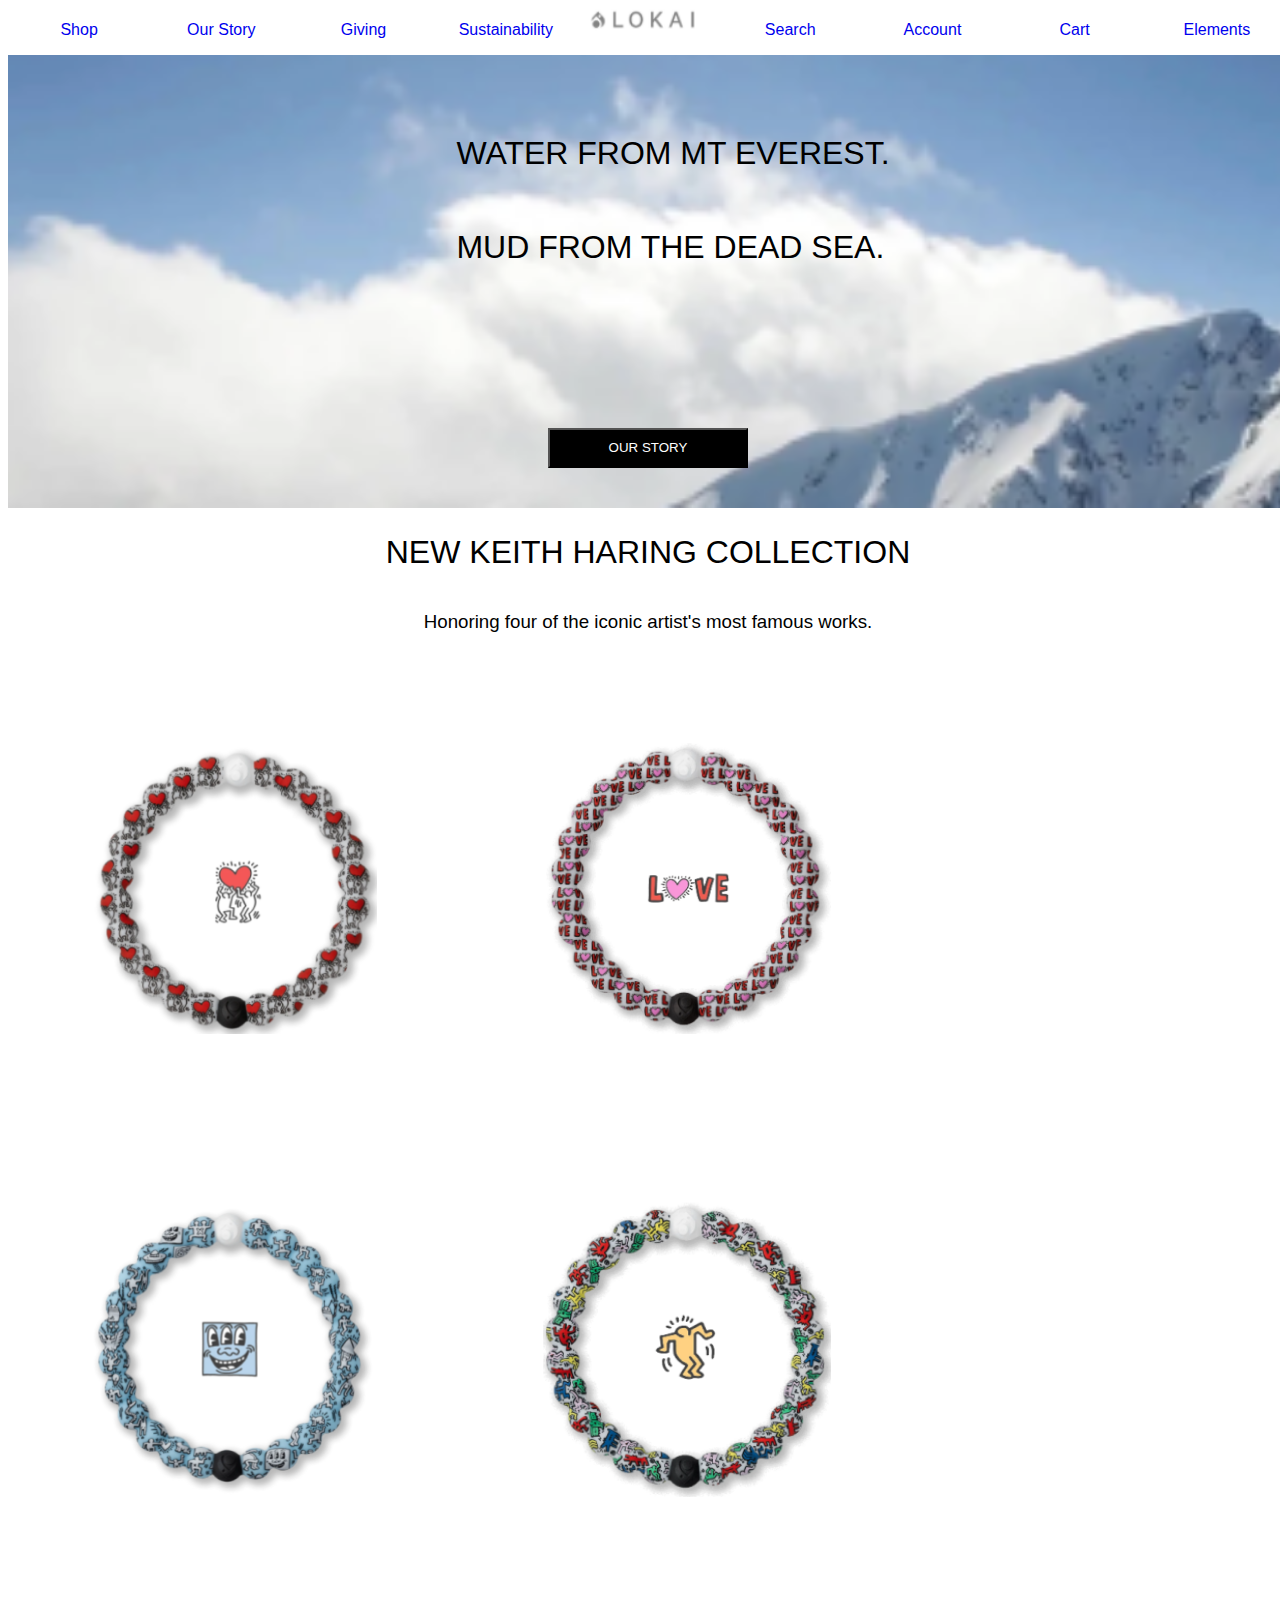
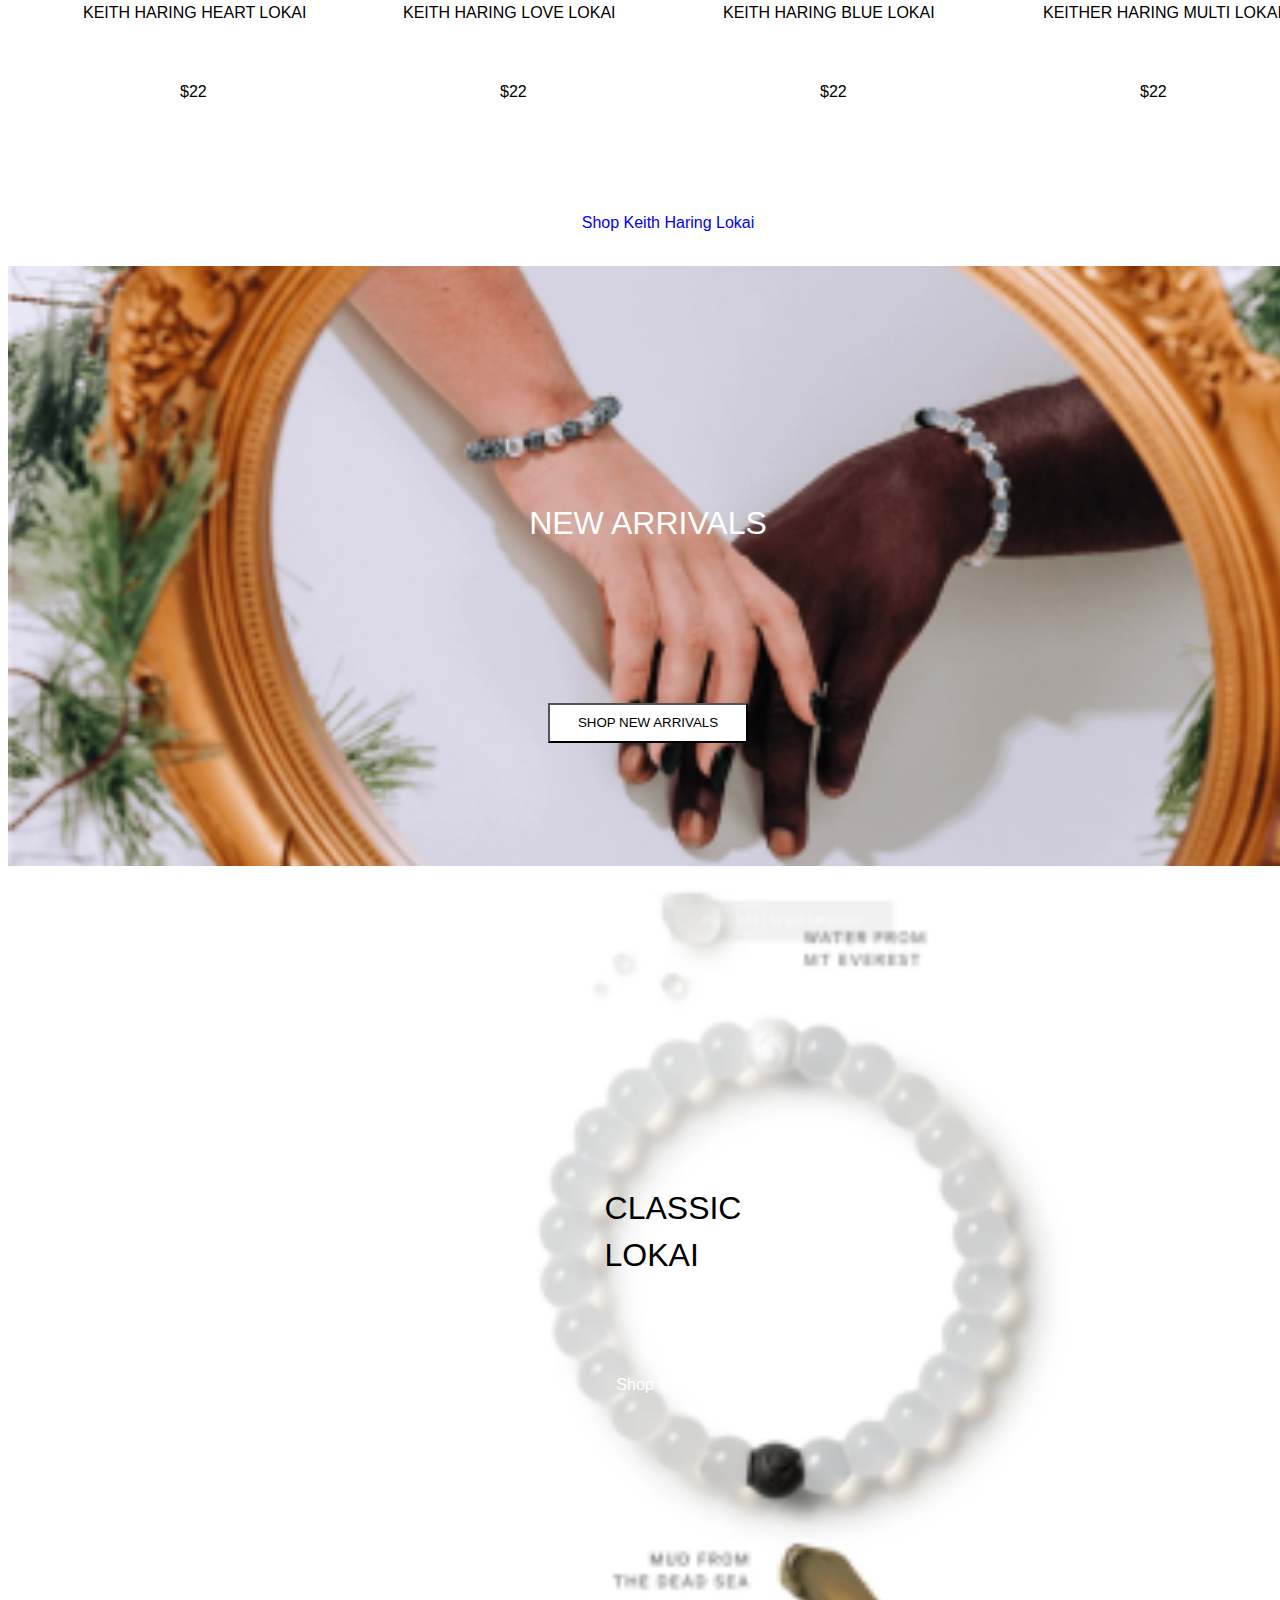
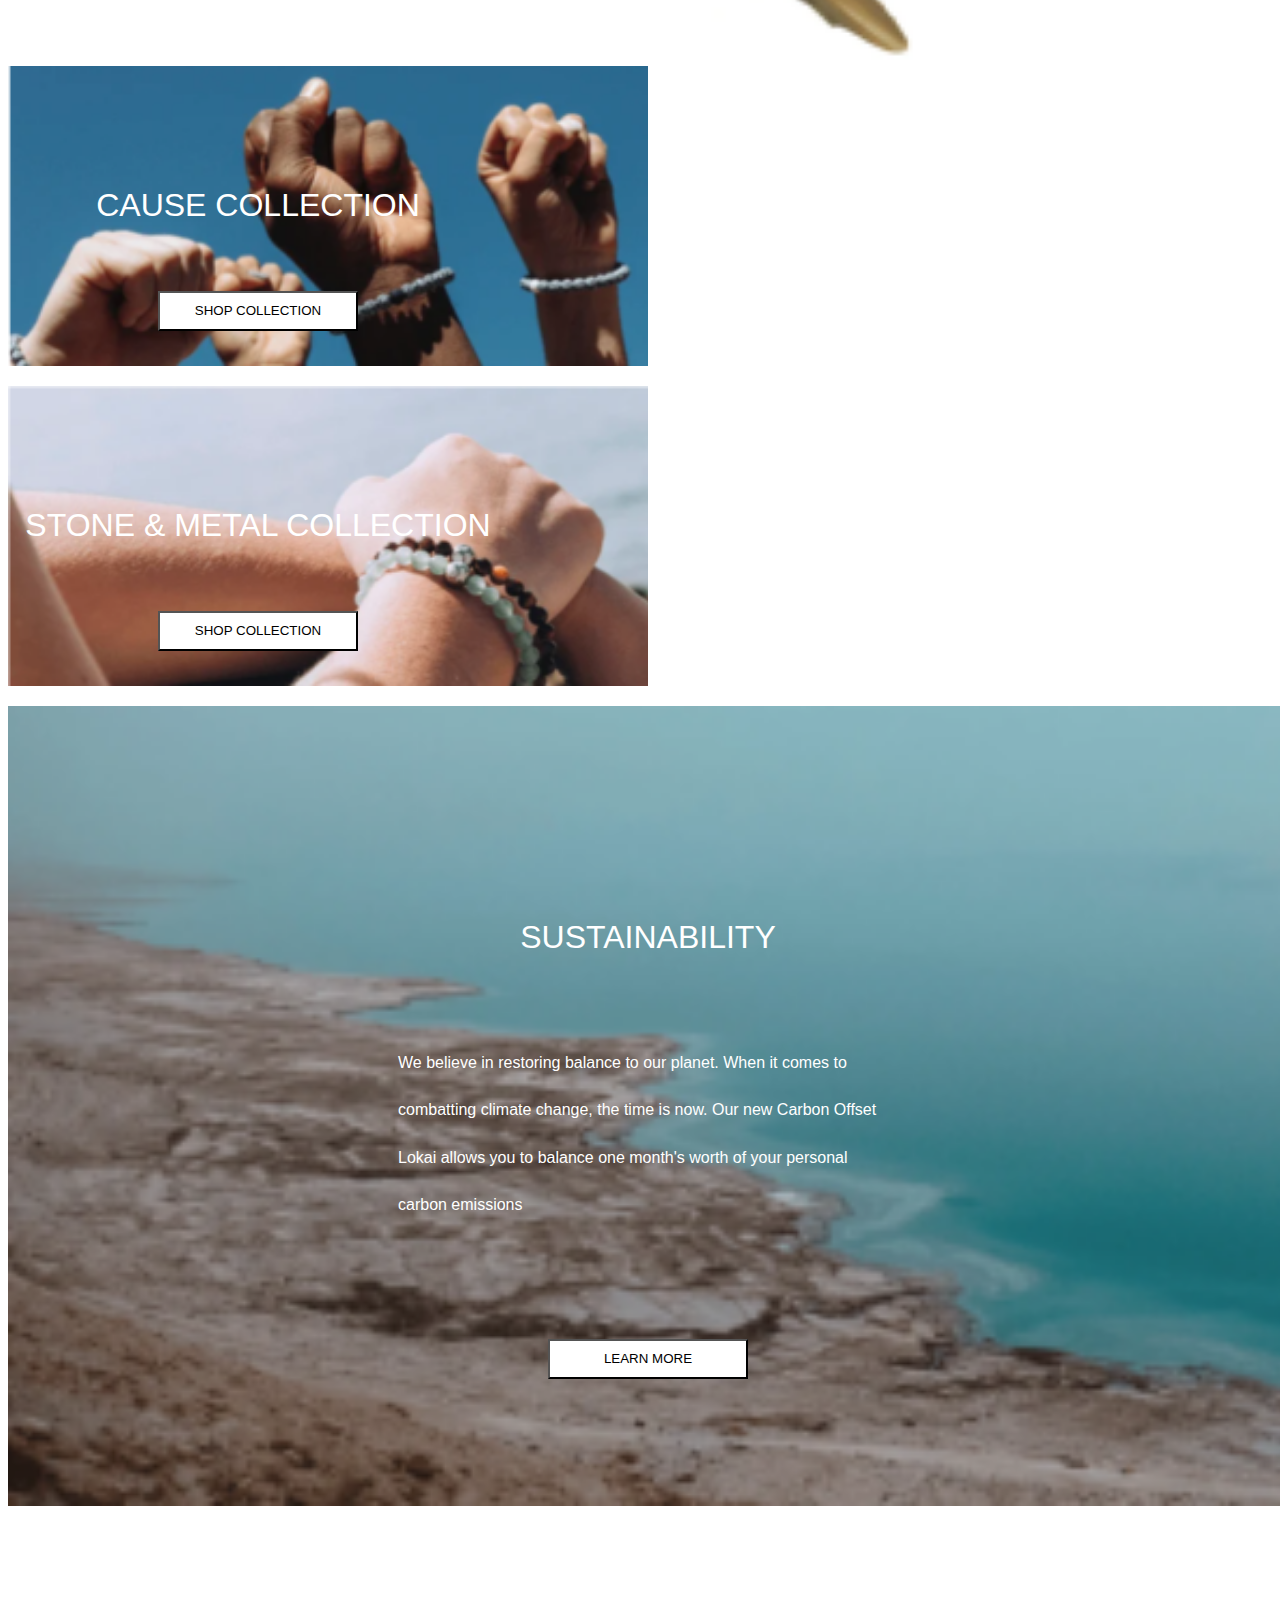
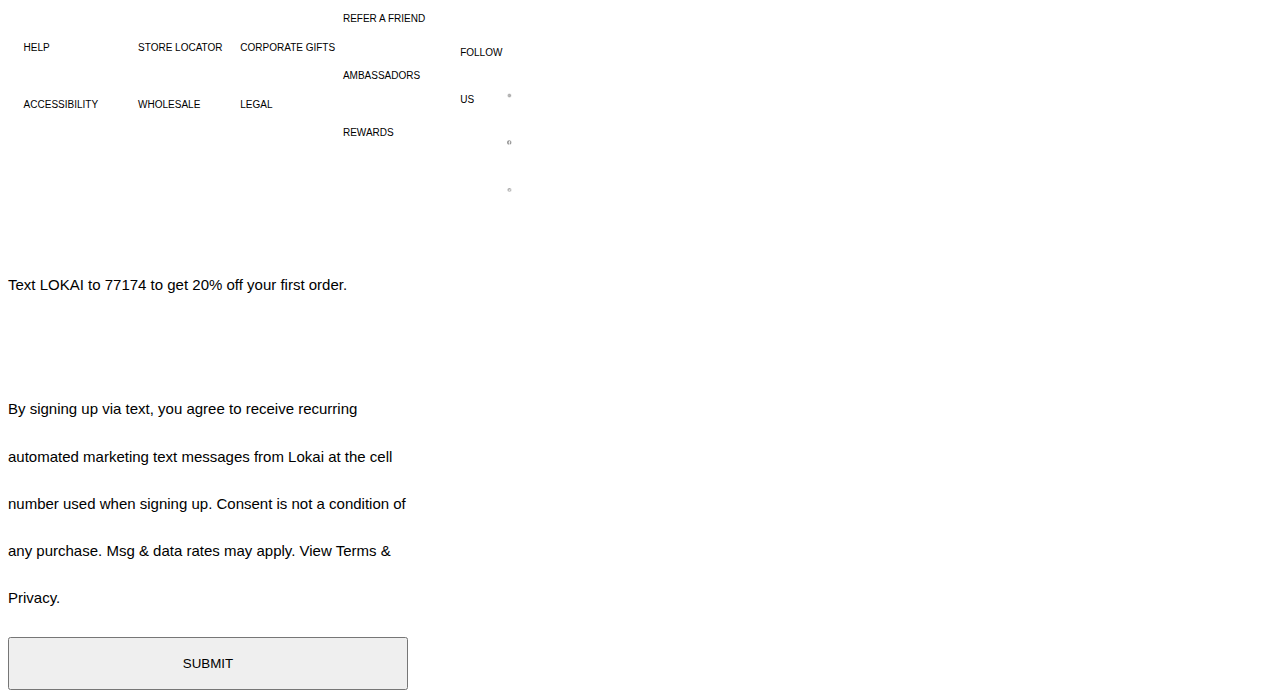
==== CodeMers/index.html @ a9a61e59 "Add files via upload" ====
<!DOCTYPE html>
<html>
  <head>
    <meta charset="utf-8">
    <meta name="viewport" content="width=device-width">
    <title>LOKAI</title>
    <link href="style.css" rel="stylesheet" type="text/css" />
  </head>
  <body>
    <div class="container">
      <div class="scroll">
        <a href="https://lokai.com/collections/shop-all">Shop</a>
        <a href="https://lokai.com/pages/our-story">Our Story</a>
        <a href="https://lokai.com/pages/circle">Giving</a>
        <a href="https://lokai.com/pages/carbon-offset">Sustainability</a>
        <img src="lokai/images/LOKAI/logo.png" style="opacity: 50%;">
        <a href="https://lokai.com/collections/shop-all">Search</a>
        <a href="https://lokai.com/account/login?return_url=%2Faccount">Account</a>
        <a href="https://lokai.com/collections/shop-all">Cart</a>
        <a href="https://elementsdrinks.com/pages/elements-by-lokai" id="element">Elements</a>
      </div>

      <div class="row1">
        <div id="storyB">
          <h1>WATER FROM MT EVEREST.<br><br> MUD FROM THE DEAD SEA.</h1>
          <br>
          <br>
          <button><a href="https://lokai.com/pages/our-story">OUR STORY</a></button>
        </div>  
      </div>

      <div class="row2">
        <h1>NEW KEITH HARING COLLECTION</h1>
        <h3>Honoring four of the iconic artist's most famous works.</h3>
        <button><img src="./lokai/images/LOKAI/brace1.png"></button>
        <button><img src="./lokai/images/LOKAI/brace2.png"></button>
        <button><img src="./lokai/images/LOKAI/brace3.png"></button>
        <button><img src="./lokai/images/LOKAI/brace4.png"></button>
        <br>
        <div id="ul">
          <p>KEITH HARING HEART LOKAI</p>
          <p>KEITH HARING LOVE LOKAI</p>
          <p>KEITH HARING BLUE LOKAI</p>
          <p>KEITHER HARING MULTI LOKAI</p>
        </div>
        <div id="price">
          <p>$22</p>
          <p>$22</p>
          <p>$22</p>
          <p>$22</p>
        </div>
        <br>        
        <a href="shopkeithharinglokai">Shop Keith Haring Lokai</a>

      </div>
      <div class="row3">
        <div id="storyC">
          <h1>NEW ARRIVALS</h1>
          <br>
          <br>
          <button><a href="https://lokai.com/pages/our-story">SHOP NEW ARRIVALS</a></button>
        </div>
      </div>

      <div class="row4">
        <div id="storyB">
          <h1>CLASSIC<br> LOKAI</h1>
          <a href="https://lokai.com/products/classic-bracelet">Shop Classic</a>
        </div>                
      </div>

      <div class="row5">
        <div id="storyD">
          <h1>CAUSE COLLECTION</h1>
          <button>SHOP COLLECTION</button>
        </div>
      </div>

      <div class="row6">
        <div id="storyD">
          <h1>STONE & METAL COLLECTION</h1>
          <button>SHOP COLLECTION</button>
        </div>
      </div>

      <div class="row7">
        <div id="storyD">
          <h1>SUSTAINABILITY</h1>
          <p>We believe in restoring balance to our planet. When it comes to combatting climate change, the time is now. Our new Carbon Offset Lokai allows you to balance one month's worth of your personal carbon emissions</p>
          <br>
          <br>
          <button>LEARN MORE</button>
        </div>
      </div>

      <div class="footL">
        <div id="HL">
          <ul>HELP</ul>
          <ul>ACCESSIBILITY</ul>
        </div>

        <div id="CR">
          <ul>STORE LOCATOR</ul>
          <ul>WHOLESALE</ul>
        </div>

        <div id="FA">
          <ul>CORPORATE GIFTS</ul>
          <ul>LEGAL</ul>
        </div>

        <div id="WL">
          <ul>REFER A FRIEND</ul>
          <ul>AMBASSADORS</ul>
          <ul>REWARDS</ul>
        </div>

        <div id="Follow">
          <ul>FOLLOW US</ul>
          <div id="icons">
            <img src="lokai\images\LOKAI\insta.png">
            <img src="lokai\images\LOKAI\fb.png">
            <img src="lokai\images\LOKAI\twit.png">
          </div>
        </div>
      </div>  
        
      <div class="footR">
        <p>Text LOKAI to 77174 to get 20% off your first order.</p>
        <br>
        <p>By signing up via text, you agree to receive recurring automated marketing text messages from Lokai at the cell number used when signing up. Consent is not a condition of any purchase. Msg & data rates may apply. View Terms & Privacy.</p>
        <button class="submit">SUBMIT</button>
      </div>
    </div>
  </body>
</html>
---- CodeMers/style.css ----
* {
  height: auto;
  width: 100%;
  resize: both;
  font-family: "Calibre", Helvetica, Arial, Sans-Serif;
  font-weight: normal;
  line-height: 1.25cm;
  justify-content: center;
  align-items: center;
  text-decoration-line: none;
  /* margin: 0 auto;
  outline: solid black 1px; */
}

/* @@@@@@@@@@TOP SCROLL BAR@@@@@@@@@@@@@@@@@@@@@@@@@@@@@@@@@@@@@@@@ */

.scroll {
  display: flex;
  justify-content: center;
  position: fixed;
  top: 0;
  height: 40px;
  width: 100%;
  font-style: normal;
  background-color: white;
  justify-content: space-around;
  align-items: center;
  padding-bottom: 15px;
}

.scroll a {
  padding-top: 20px;
  display: flex;
  justify-content: center;
}

/* 11111111111111     TOP IMAGE & STORY       111111111111111111111111111111111111111 */

.row1 {
  display: flex;
  justify-content: center;
  align-items: center;
  height: 500px;
  width: auto;
  background-image: url("./lokai/images/LOKAI/mount.png");
  background-repeat: no-repeat;
  background-size: cover;
}

#storyB h1 {
  padding-top: 60px;
  padding-bottom: 40px;
  display: flex;
  justify-content: center;
}

#storyB {
  height: 300px;
  width: 550px;
  display: flex;
  align-items: center;
  flex-direction: column;
  /* justify-content: ; */
}

#storyB button {
  display: flex;
  justify-content: center;
  align-items: center;
  height: 40px;
  width: 200px;
  background-color: black;
  color: white;
}

#storyB a {
  color: white;
}

#storyB a:hover {
  color: black;
}

#storyB button:hover {
  display: flex;
  justify-content: center;
  align-items: center;
  height: 40px;
  width: 200px;
  background-color: white;
  color: black;
}

/* 2222222222222222222222222   NEW KEITH HARING COLLECTION   2222222222222222222222222222222222222 */

.row2 h1 {
  display: flex;
  justify-content: center;
}

.row2 h3 {
  display: flex;
  justify-content: center;
}

.row2 button {
  height: auto;
  width: 300px;
  display: inline-flex;
  justify-content: space-around;
  flex-direction: row;
  margin: 75px;
  border: none;
  background-color: white;
}

.row2 button:hover {
  transform: perspective(300px) translateZ(60px);
}

#ul {
  display: flex;
  justify-content: center;
  align-items: center;
  padding-left: 75px;
}

#price {
  display: flex;
  justify-content: center;
  align-items: center;
  padding-left: 172px;
}

.row2 a {
  display: flex;
  justify-content: center;
  align-items: center;
  padding: 20px;
}

#storyC {
  height: 300px;
  width: 550px;
  display: flex;
  align-items: center;
  flex-direction: column;
}

#storyC button {
  display: flex;
  justify-content: center;
  align-items: center;
  height: 40px;
  width: 200px;
  background-color: white;
  color: black;
}

#storyC button:hover {
  display: flex;
  justify-content: center;
  align-items: center;
  height: 40px;
  width: 200px;
  background-color: black;
  color: white;
}

/* 333333333333333333333            NEW ARRIVALS      3333333333333333333333333333333333333 */

.row3 {
  display: flex;
  justify-content: center;
  align-items: center;
  height: 600px;
  width: auto;
  background-image: url("./lokai/images/LOKAI/hands.png");
  background-repeat: no-repeat;
  background-size: cover;
}

.row3 a {
  display: flex;
  justify-content: center;
  padding: 20px;
}

#storyC h1 {
  padding-top: 90px;
  padding-bottom: 40px;
  display: flex;
  justify-content: center;
}

#storyC {
  height: 300px;
  width: 550px;
  display: flex;
  align-items: center;
  flex-direction: column;
  color: white;
}

#storyC button {
  display: flex;
  justify-content: center;
  align-items: center;
  height: 40px;
  width: 200px;
  background-color: white;
  color: black;
}

#storyC a {
  color: black;
}

#storyC a:hover {
  color: blue;
}

#storyC a:hover {
  display: flex;
  justify-content: center;
  align-items: center;
  height: 40px;
  width: 200px;
  background-color: black;
  color: white;
}

/* 44444444444444444444         CLASSIC LOKAI        4444444444444444444444444 */

.row4 {
  display: flex;
  flex-direction: column;
  justify-content: center;
  align-items: center;
  height: 800px;
  width: auto;
  background-image: url("./lokai/images/LOKAI/bracbckg.png");
  background-repeat: no-repeat;
  background-size: cover;
}

.row4 a {
  display: flex;
  justify-content: center;
  align-items: center;
  padding: 20px;
  margin-left: 30px;
}

#storyB h1 {
  margin-left: 50px;
  padding-top: 60px;
  padding-bottom: 40px;
  display: flex;
  justify-content: center;
}

#storyB a {
  color: white;
}

#storyB a:hover {
  color: black;
}

/* 555555555555555555555555            CAUSE COLLECTION          5555555555555555555555555555555 */

.row5 {
  flex-direction: row;
  width: 50%;
  height: 300px;
  background-image: url("./lokai/images/LOKAI/handsup.png");
  background-size: cover;
  background-repeat: no-repeat;
  margin-bottom: 20px;
  text-align: center;
}

.row5 a {
  display: flex;
  justify-content: center;
  padding: 20px;
}

#storyD h1 {
  padding-top: 60px;
  padding-bottom: 40px;
  display: flex;
  justify-content: center;
}

#storyD {
  height: 300px;
  width: 400px;
  display: flex;
  align-items: center;
  flex-direction: column;
  color: white;
}

#storyD button {
  display: flex;
  justify-content: center;
  align-items: center;
  height: 40px;
  width: 200px;
  background-color: white;
  color: black;
}

#storyD button:hover {
  display: flex;
  justify-content: center;
  align-items: center;
  height: 40px;
  width: 200px;
  background-color: black;
  color: white;
}

/* 66666666666666666666          STONE AND METAL COLLECTION         66666666666666666 */

.row6 {
  flex-direction: row;
  width: 50%;
  background-image: url("./lokai/images/LOKAI/onefist.png");
  height: 300px;
  background-size: cover;
  background-repeat: no-repeat;
  margin-bottom: 20px;
  text-align: center;
}

.row6 a {
  display: flex;
  justify-content: center;
  padding: 20px;
}

#storyD h1 {
  padding-top: 60px;
  padding-bottom: 40px;
  display: flex;
  justify-content: center;
}

#storyD {
  height: 300px;
  width: 500px;
  display: flex;
  align-items: center;
  flex-direction: column;
  color: white;
}

#storyD button {
  display: flex;
  justify-content: center;
  align-items: center;
  height: 40px;
  width: 200px;
  background-color: white;
  color: black;
}

#storyD button:hover {
  display: flex;
  justify-content: center;
  align-items: center;
  height: 40px;
  width: 200px;
  background-color: black;
  color: white;
}

/* 7777777777777777777777777         SUSTAINABILITY          77777777777777777777777777777 */

.row7 {
  display: flex;
  flex-direction: column;
  justify-content: center;
  align-items: center;
  height: 800px;
  width: auto;
  background-image: url("./lokai/images/LOKAI/ocean.png");
  background-repeat: no-repeat;
  background-size: cover;
}

.row7 a {
  display: flex;
  justify-content: center;
  padding: 20px;
}

#story h1 {
  padding-top: 60px;
  padding-bottom: 40px;
  display: flex;
  justify-content: center;
}

#storyD {
  height: 300px;
  width: 500px;
  display: flex;
  align-items: center;
  flex-direction: column;
  color: white;
}

#storyD button {
  display: flex;
  justify-content: center;
  align-items: center;
  height: 40px;
  width: 200px;
  background-color: white;
  color: black;
}

#storyD button:hover {
  display: flex;
  justify-content: center;
  align-items: center;
  height: 40px;
  width: 200px;
  background-color: black;
  color: white;
}

/* 88888888888888888888888888888888              FOOTER              8888888888888888888888888888888888 */

.footL {
  padding: 20px 40px;
  font-size: 10px;
  width: 400px;
  height: 300px;
  flex-direction: row;
  display: flex;
  justify-content: center;
  align-items: center;
}

#Follow {
  display: flex;
  justify-content: center;
  align-items: center;
}

#Follow #icons {
  height: 10px;
  width: 10px;
  flex-direction: row;
}

.footR {
  height: 300px;
  width: 400px;
  flex-direction: column;
  font-size: 15px;
  display: inline-block;
  justify-content: center;
  align-items: flex-end;
}
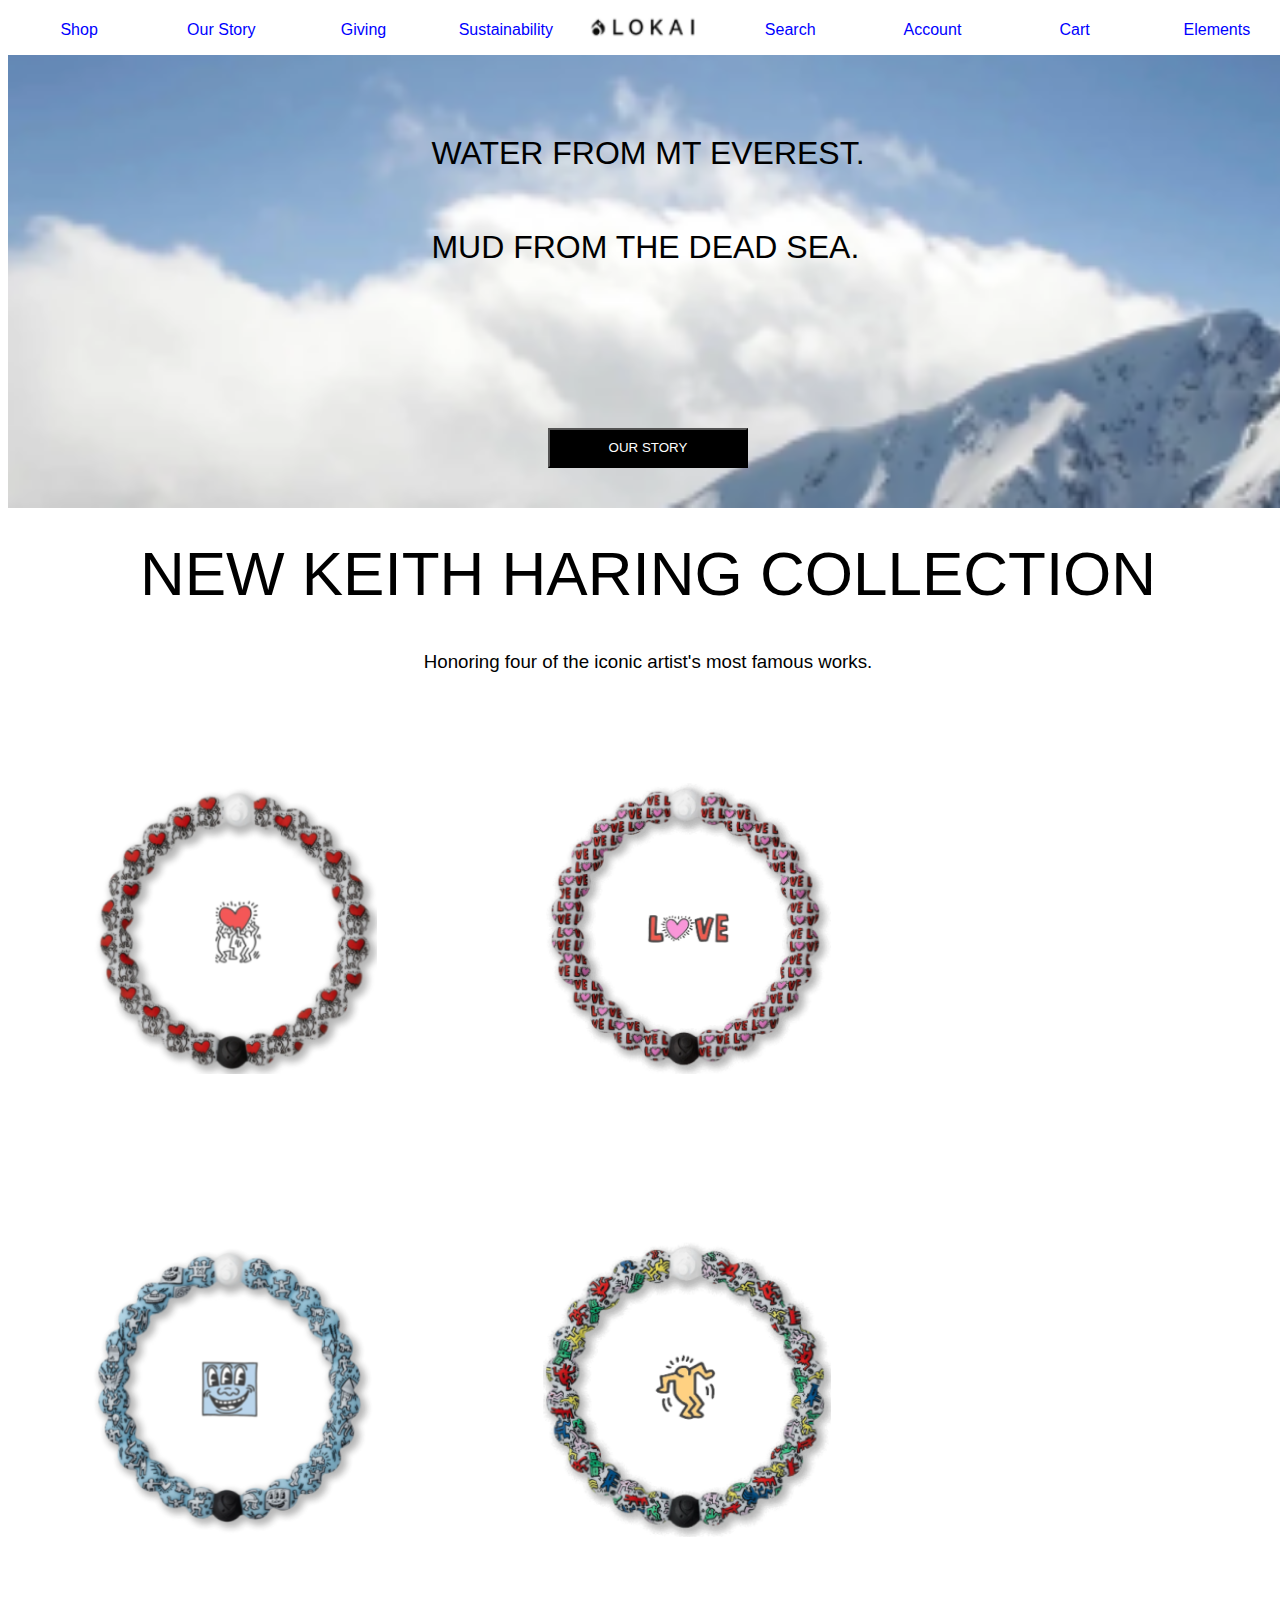
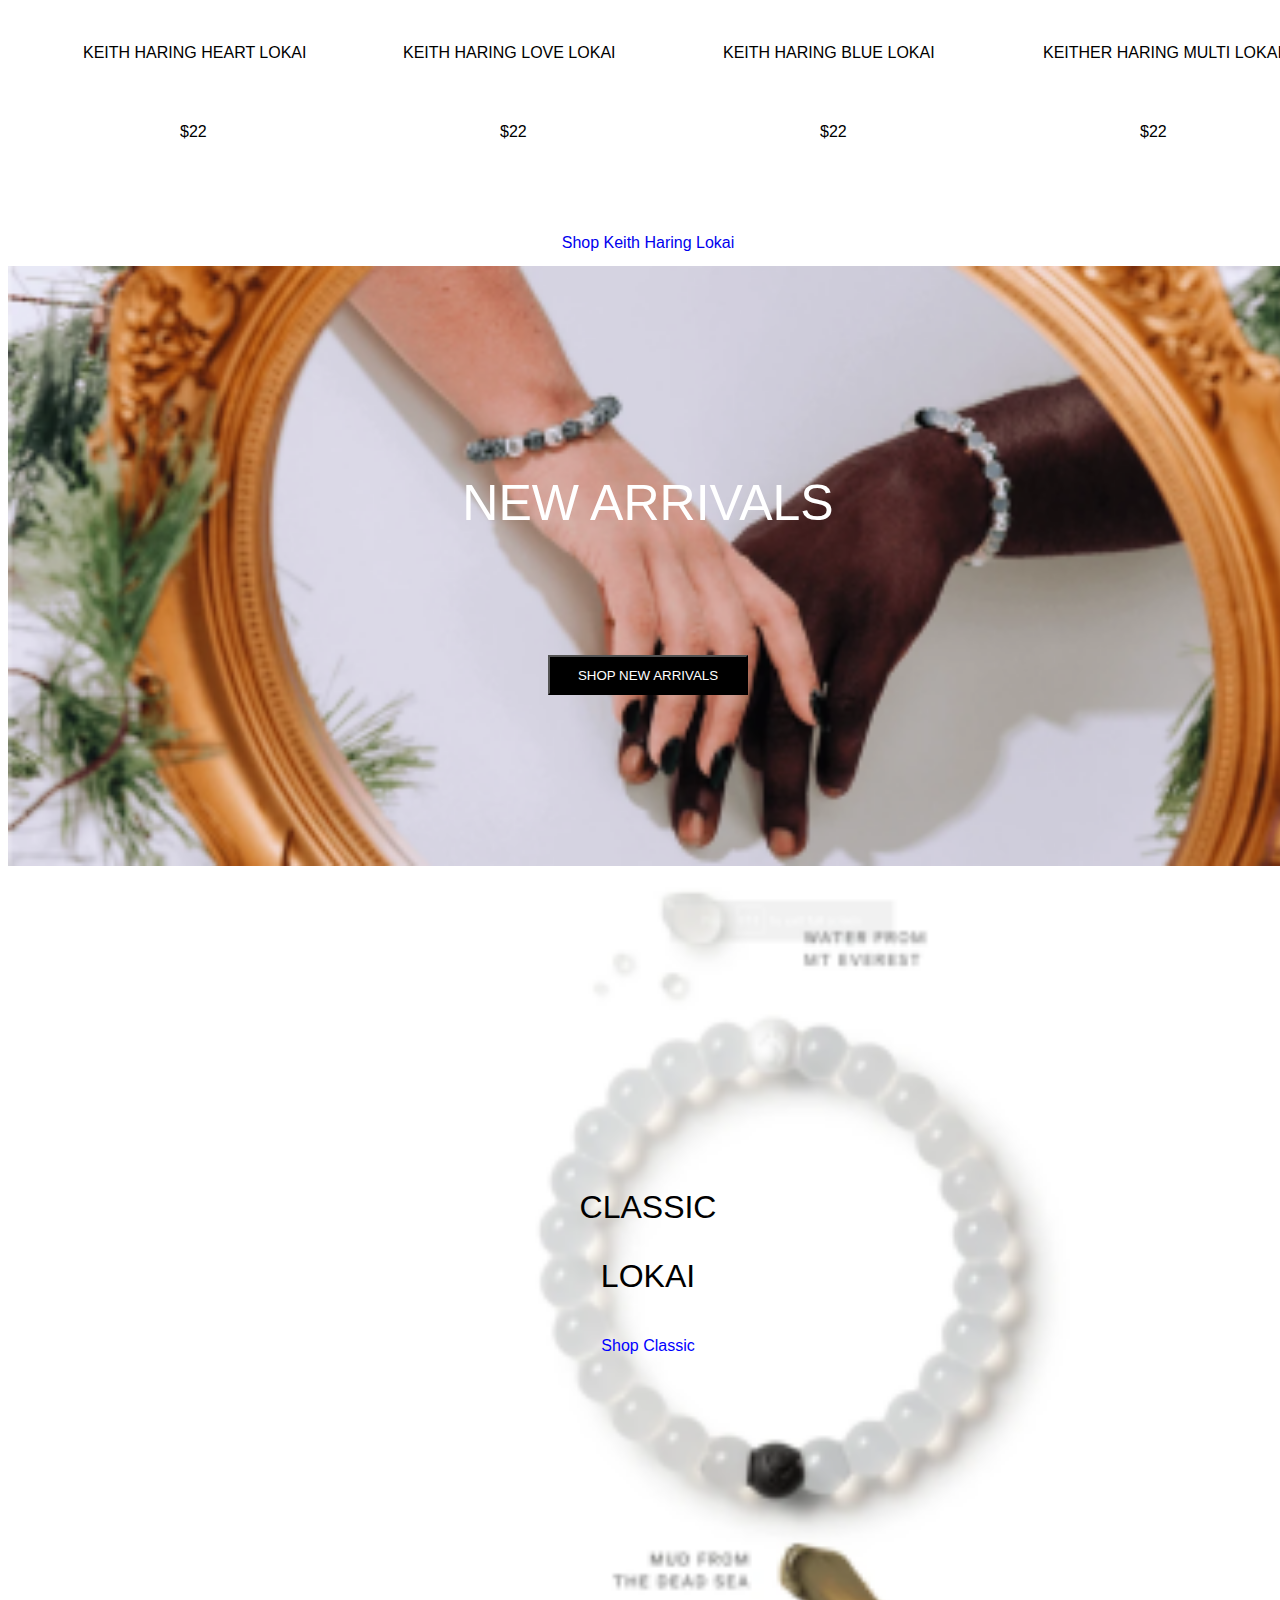
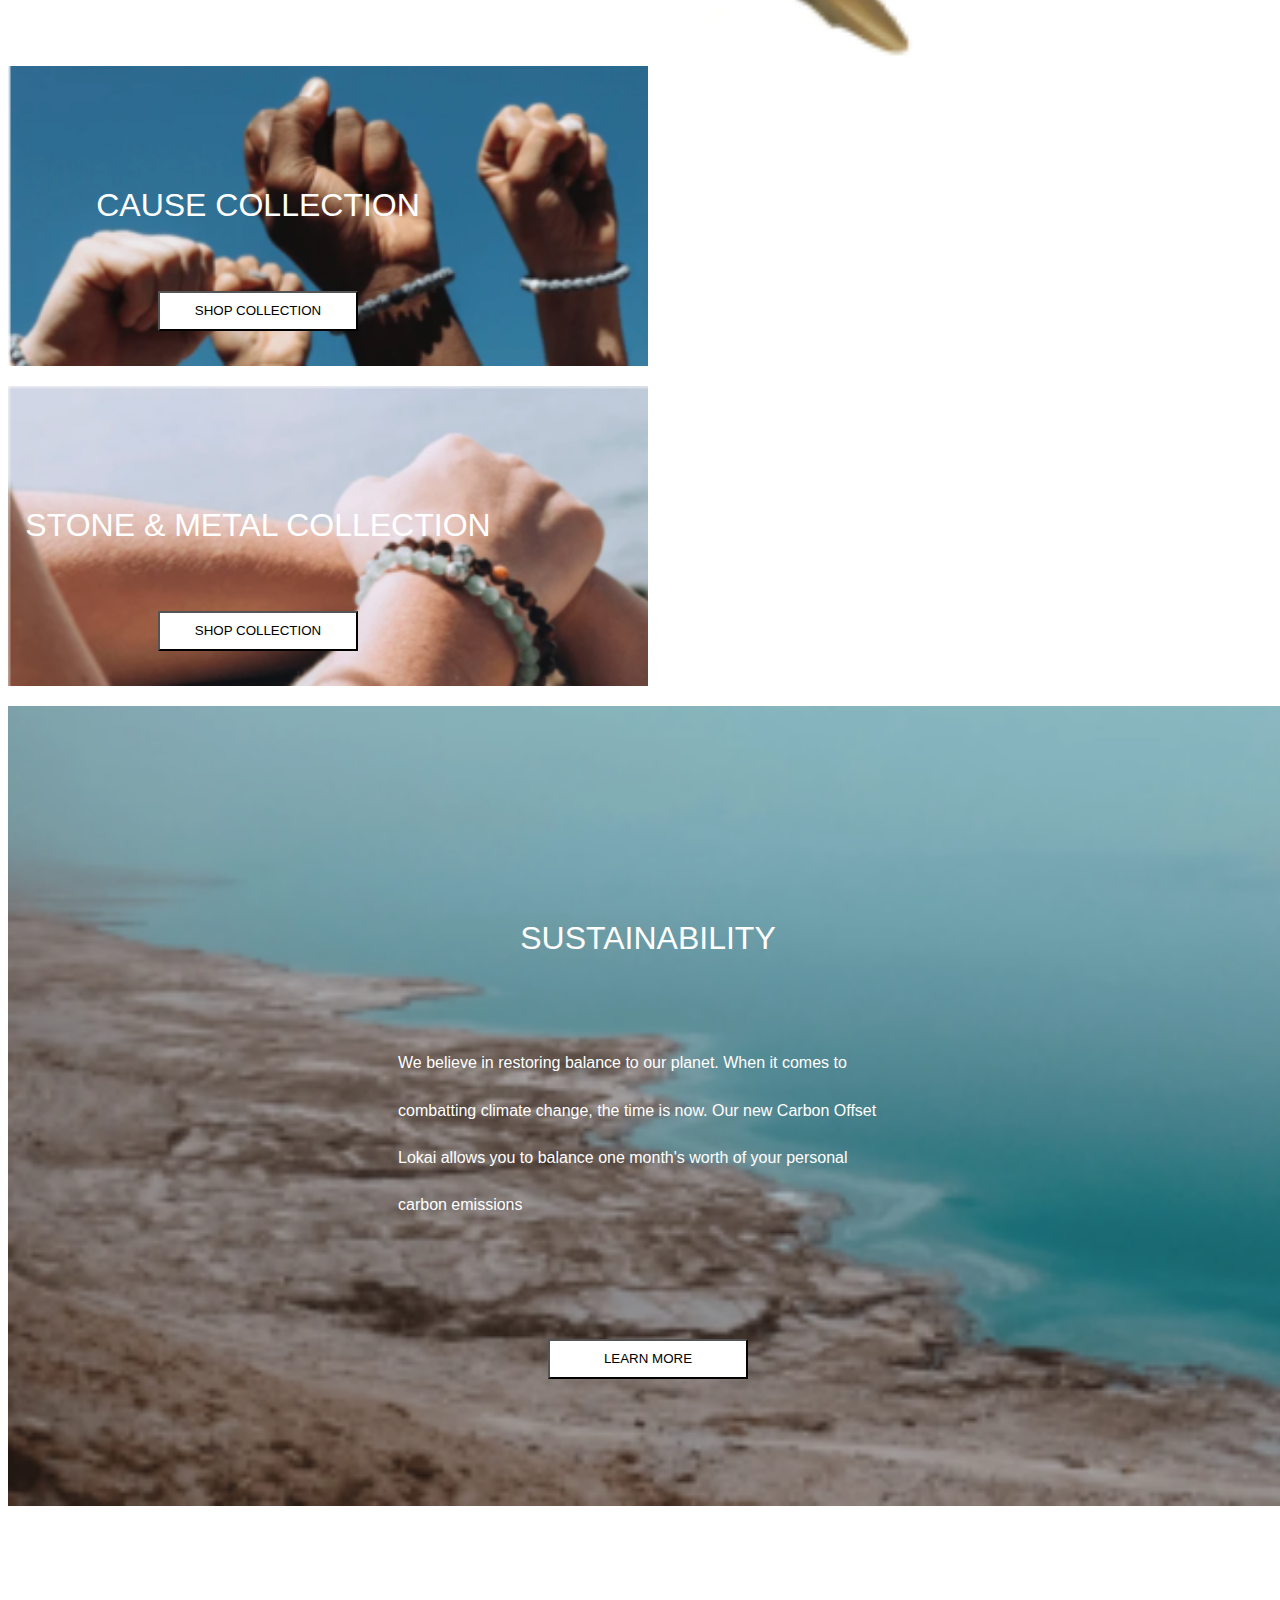
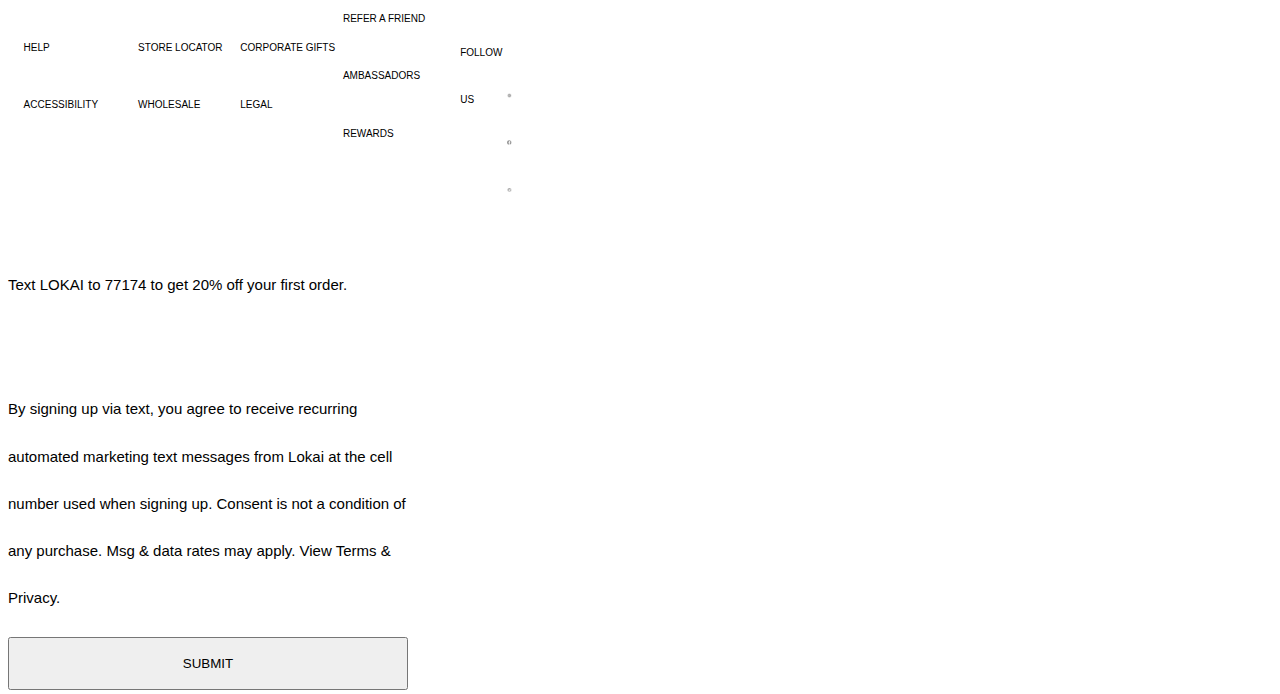
==== commit 5dc09c3c: "Newly Updated" ====
--- a/CodeMers/index.html
+++ b/CodeMers/index.html
@@ -14,7 +14,7 @@
         <a href="https://lokai.com/pages/our-story">Our Story</a>
         <a href="https://lokai.com/pages/circle">Giving</a>
         <a href="https://lokai.com/pages/carbon-offset">Sustainability</a>
-        <img src="lokai/images/LOKAI/logo.png" style="opacity: 50%;">
+        <img src="lokai/images/LOKAI/logo.png">
         <a href="https://lokai.com/collections/shop-all">Search</a>
         <a href="https://lokai.com/account/login?return_url=%2Faccount">Account</a>
         <a href="https://lokai.com/collections/shop-all">Cart</a>
@@ -55,7 +55,7 @@
 
       </div>
       <div class="row3">
-        <div id="storyC">
+        <div id="NA">
           <h1>NEW ARRIVALS</h1>
           <br>
           <br>
@@ -64,8 +64,9 @@
       </div>
 
       <div class="row4">
-        <div id="storyB">
-          <h1>CLASSIC<br> LOKAI</h1>
+        <div id="CL">
+          <h1>CLASSIC</h1>
+          <h1>LOKAI</h1>
           <a href="https://lokai.com/products/classic-bracelet">Shop Classic</a>
         </div>                
       </div>
--- a/CodeMers/style.css
+++ b/CodeMers/style.css
@@ -28,10 +28,22 @@
   padding-bottom: 15px;
 }
 
+.scroll img {
+  padding-top: 15px;
+}
+
 .scroll a {
   padding-top: 20px;
   display: flex;
   justify-content: center;
+}
+
+.scroll a {
+  color: blue;
+}
+
+.scroll a:hover {
+  color: black;
 }
 
 /* 11111111111111     TOP IMAGE & STORY       111111111111111111111111111111111111111 */
@@ -96,6 +108,7 @@
 .row2 h1 {
   display: flex;
   justify-content: center;
+  font-size: 62px;
 }
 
 .row2 h3 {
@@ -136,7 +149,7 @@
   display: flex;
   justify-content: center;
   align-items: center;
-  padding: 20px;
+  /* padding: 20px; */
 }
 
 #storyC {
@@ -186,14 +199,14 @@
   padding: 20px;
 }
 
-#storyC h1 {
-  padding-top: 90px;
-  padding-bottom: 40px;
-  display: flex;
-  justify-content: center;
-}
-
-#storyC {
+#NA h1 {
+  padding-top: 10px;
+  display: flex;
+  justify-content: center;
+  font-size: 50px;
+}
+
+#NA {
   height: 300px;
   width: 550px;
   display: flex;
@@ -202,32 +215,30 @@
   color: white;
 }
 
-#storyC button {
-  display: flex;
-  justify-content: center;
-  align-items: center;
-  height: 40px;
-  width: 200px;
-  background-color: white;
-  color: black;
-}
-
-#storyC a {
-  color: black;
-}
-
-#storyC a:hover {
-  color: blue;
-}
-
-#storyC a:hover {
-  display: flex;
-  justify-content: center;
-  align-items: center;
-  height: 40px;
-  width: 200px;
-  background-color: black;
-  color: white;
+#NA a {
+  color: white;
+}
+
+#NA a:hover {
+  color: black;
+}
+
+#NA button {
+  display: flex;
+  justify-content: center;
+  align-items: center;
+  height: 40px;
+  width: 200px;
+  background-color: black;
+  color: white;
+}
+
+#NA button:hover {
+  display: flex;
+  justify-content: center;
+  align-items: center;
+  background-color: white;
+  color: black;
 }
 
 /* 44444444444444444444         CLASSIC LOKAI        4444444444444444444444444 */
@@ -248,23 +259,19 @@
   display: flex;
   justify-content: center;
   align-items: center;
-  padding: 20px;
-  margin-left: 30px;
-}
-
-#storyB h1 {
-  margin-left: 50px;
-  padding-top: 60px;
-  padding-bottom: 40px;
-  display: flex;
-  justify-content: center;
-}
-
-#storyB a {
-  color: white;
-}
-
-#storyB a:hover {
+}
+
+#CL h1 {
+  display: flex;
+  justify-content: center;
+  align-items: center;
+}
+
+#CL a {
+  color: blue;
+}
+
+#CL a:hover {
   color: black;
 }
 
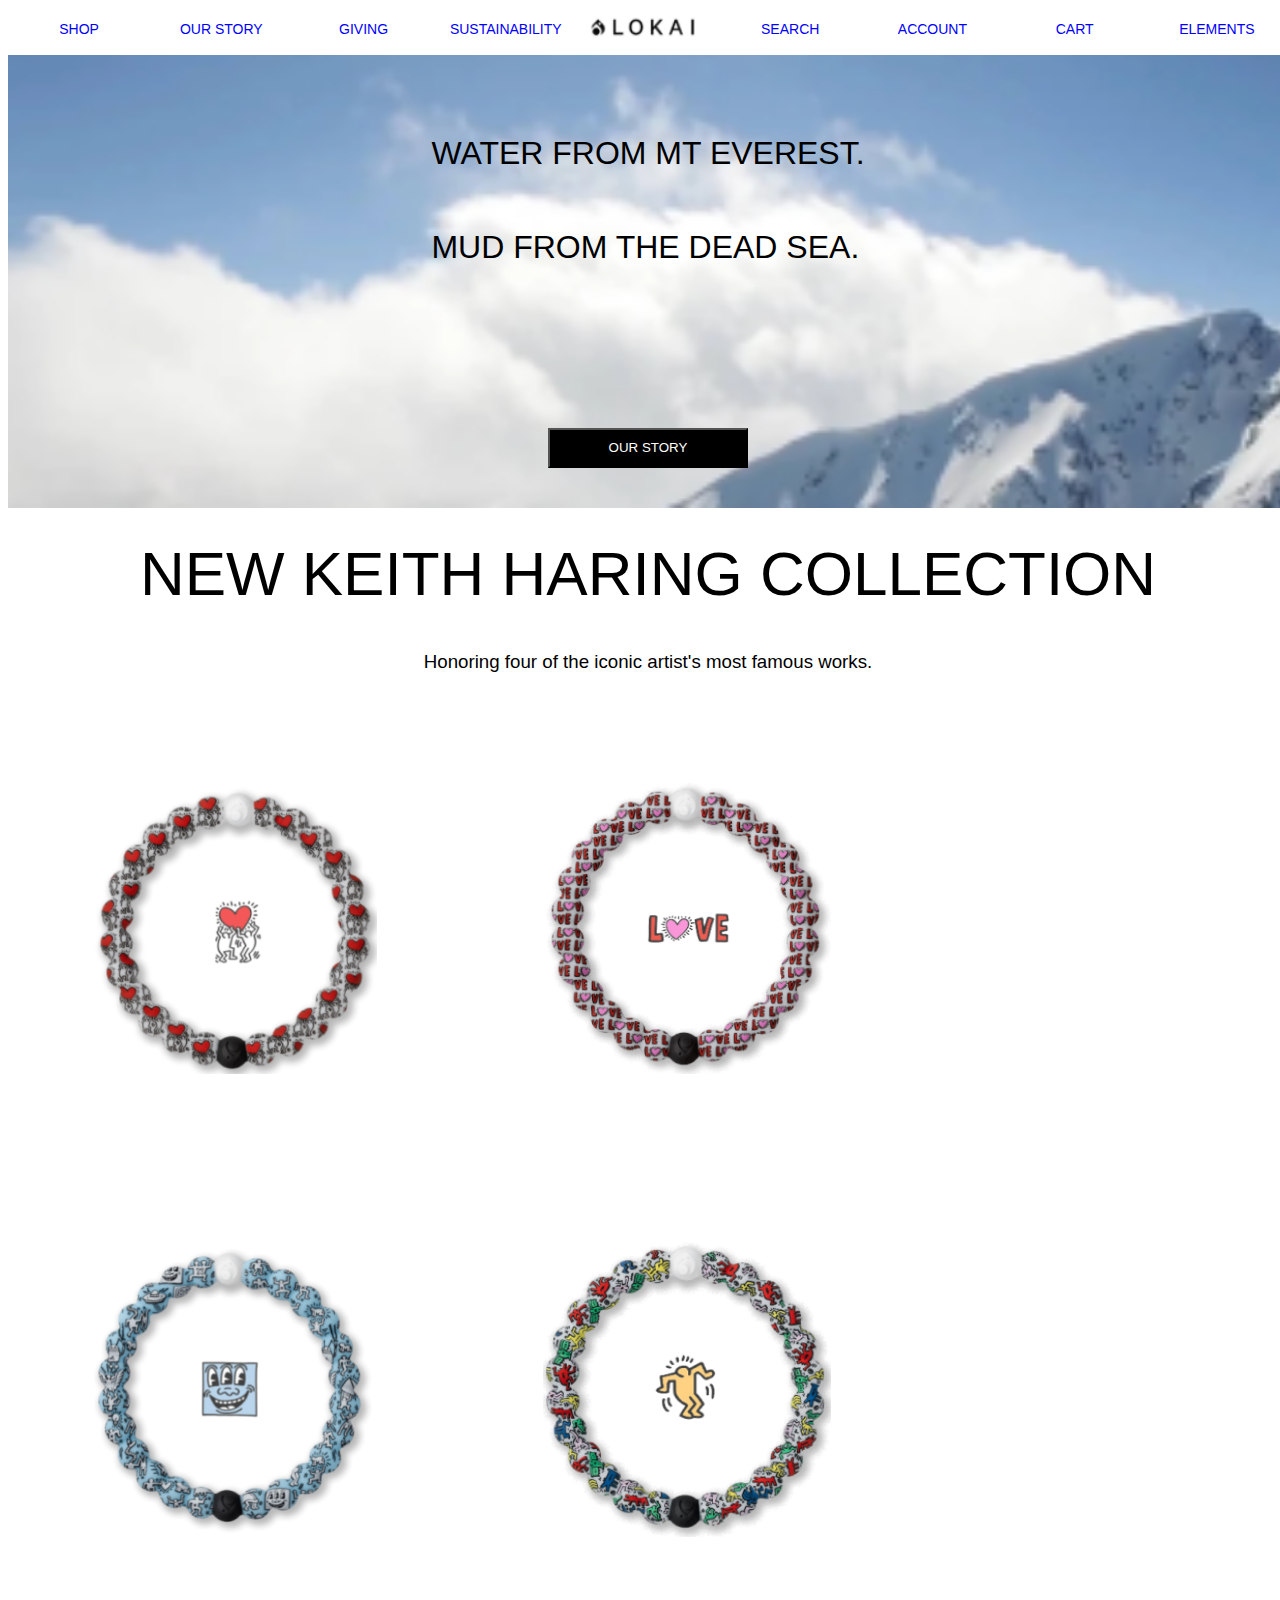
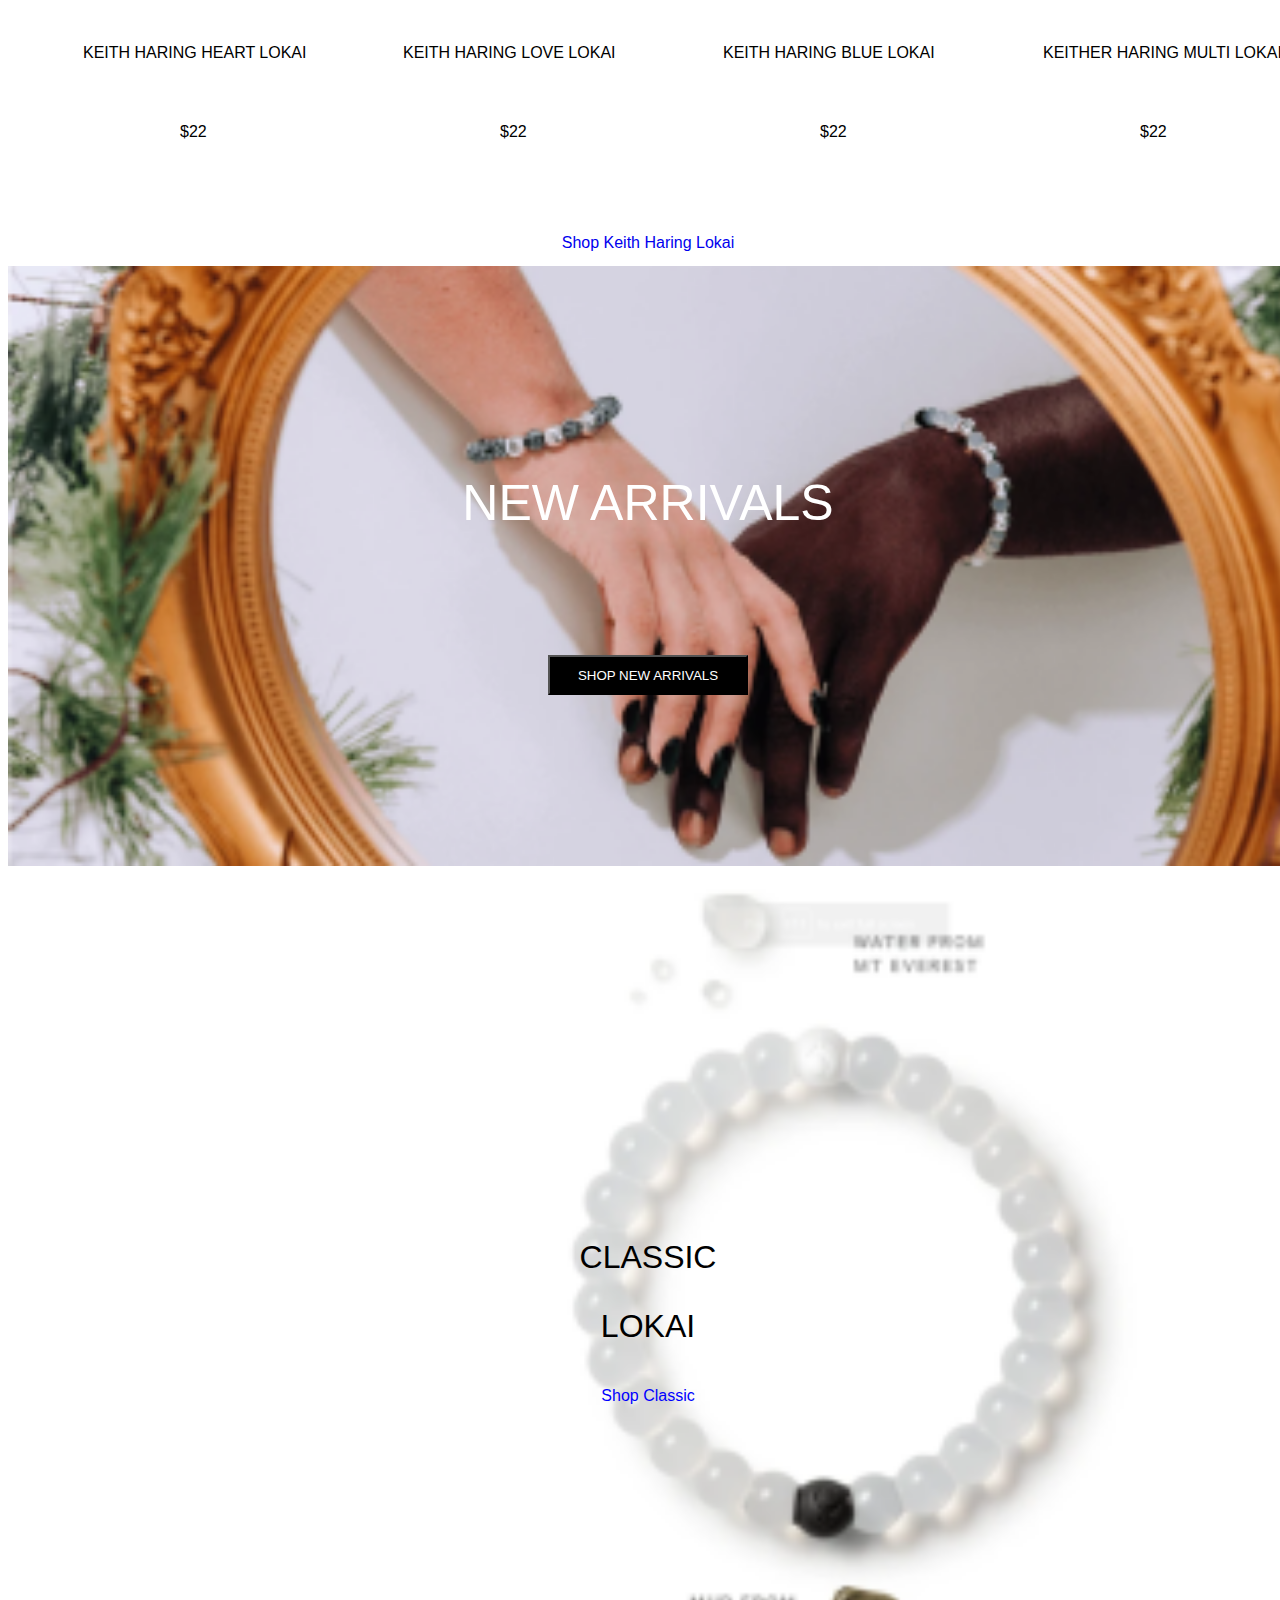
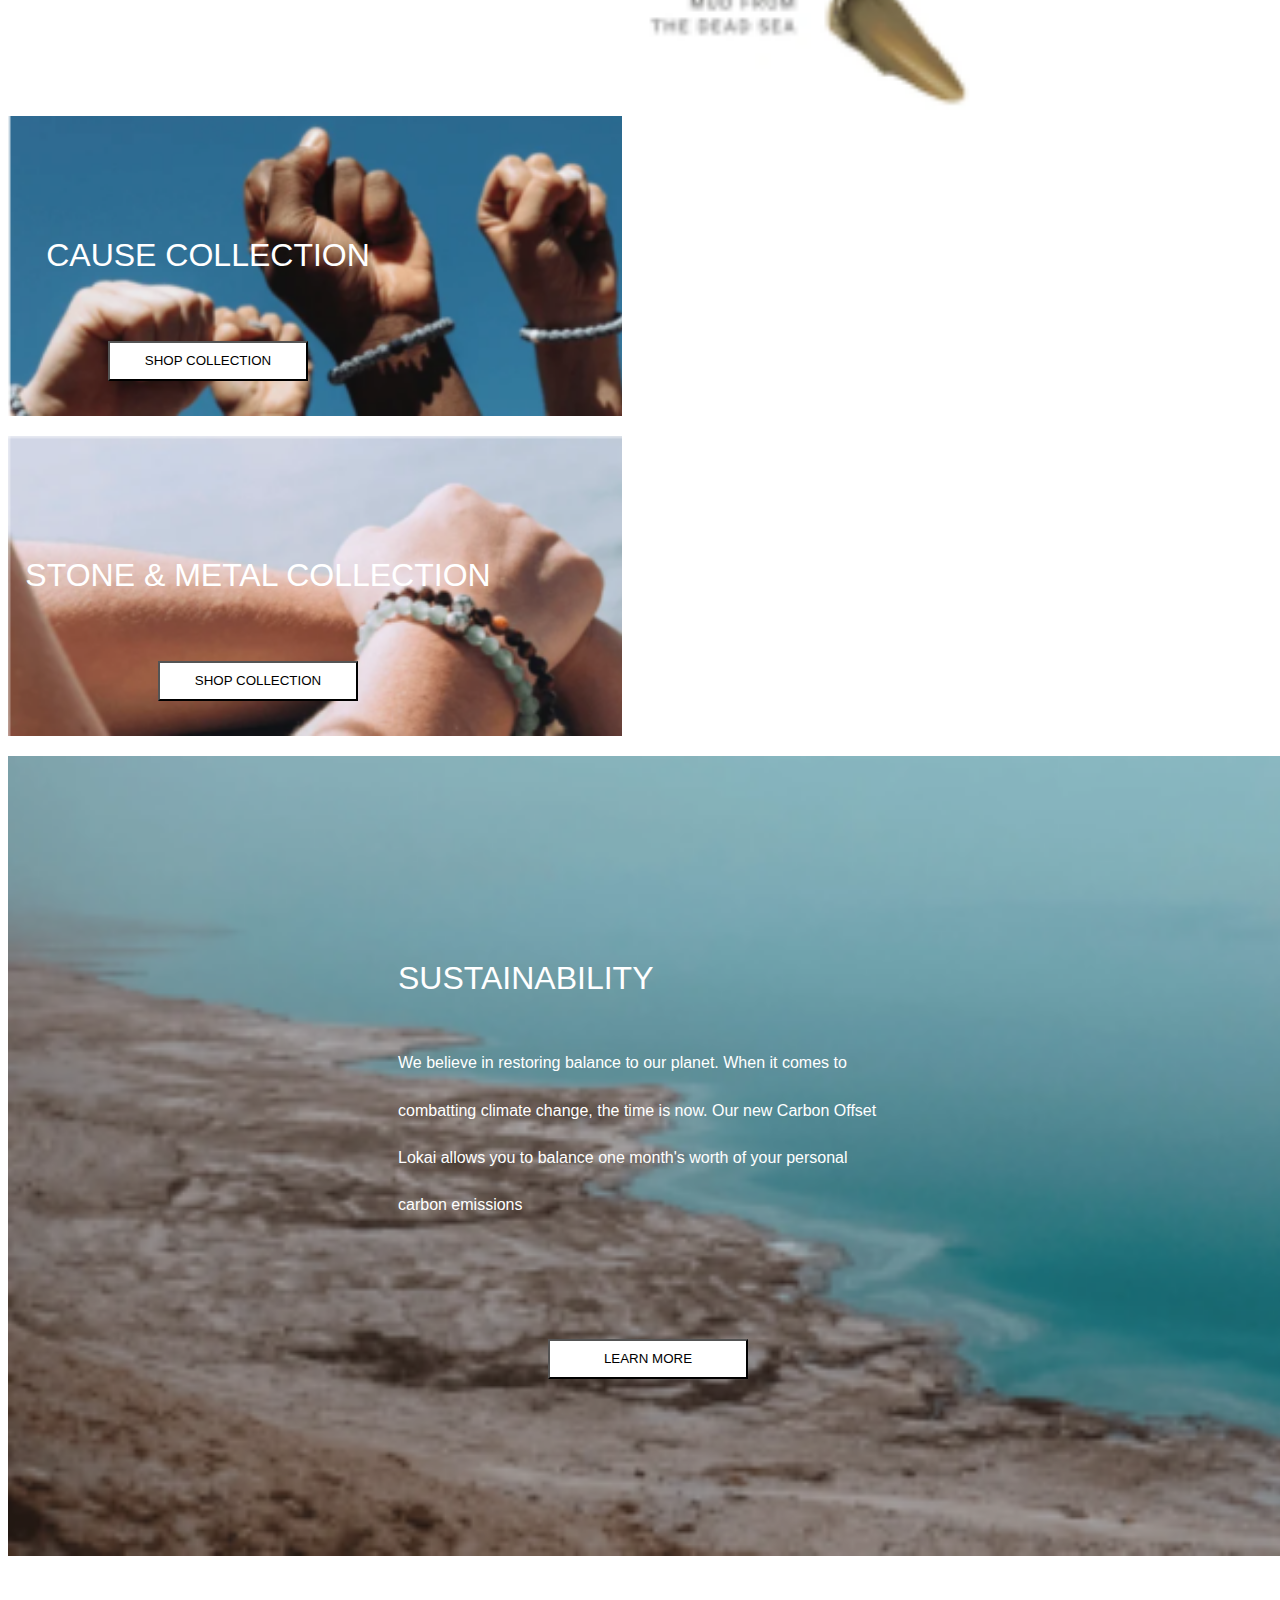
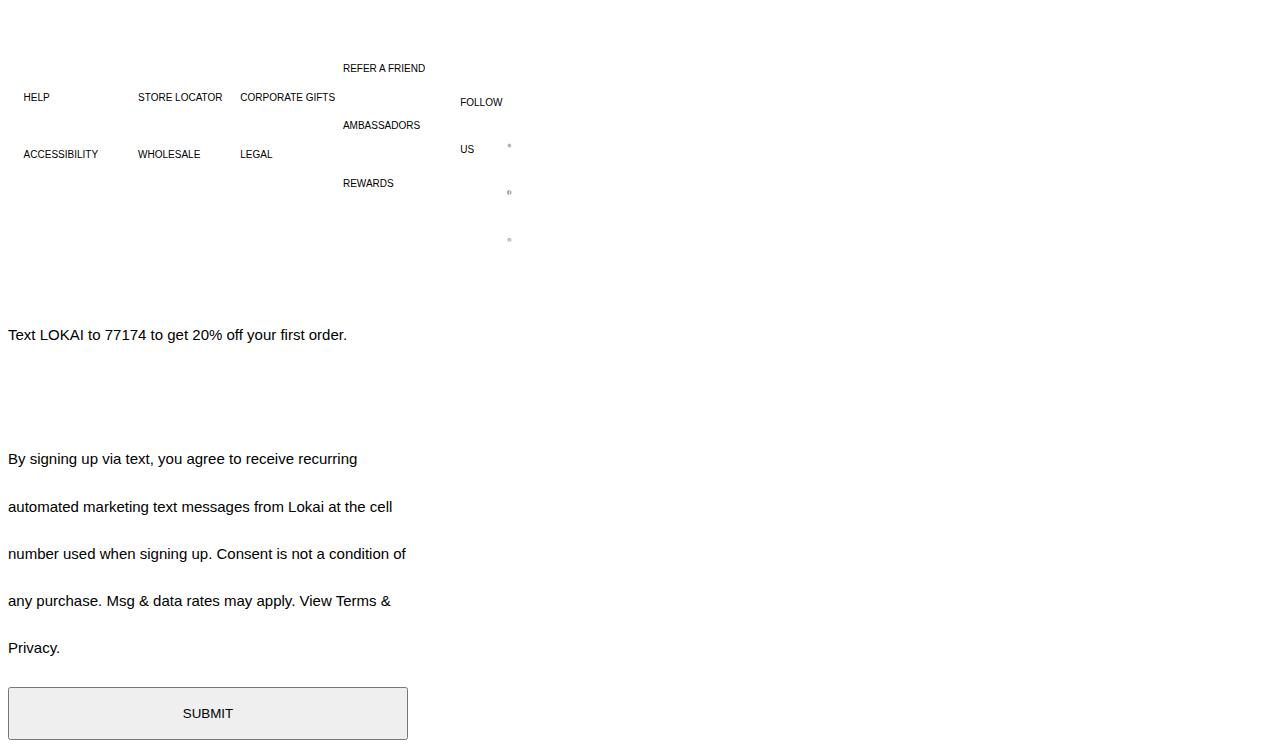
==== commit a5305b91: "A few more adjustments" ====
--- a/CodeMers/index.html
+++ b/CodeMers/index.html
@@ -10,15 +10,15 @@
   <body>
     <div class="container">
       <div class="scroll">
-        <a href="https://lokai.com/collections/shop-all">Shop</a>
-        <a href="https://lokai.com/pages/our-story">Our Story</a>
-        <a href="https://lokai.com/pages/circle">Giving</a>
-        <a href="https://lokai.com/pages/carbon-offset">Sustainability</a>
+        <a href="https://lokai.com/collections/shop-all">SHOP</a>
+        <a href="https://lokai.com/pages/our-story">OUR STORY</a>
+        <a href="https://lokai.com/pages/circle">GIVING</a>
+        <a href="https://lokai.com/pages/carbon-offset">SUSTAINABILITY</a>
         <img src="lokai/images/LOKAI/logo.png">
-        <a href="https://lokai.com/collections/shop-all">Search</a>
-        <a href="https://lokai.com/account/login?return_url=%2Faccount">Account</a>
-        <a href="https://lokai.com/collections/shop-all">Cart</a>
-        <a href="https://elementsdrinks.com/pages/elements-by-lokai" id="element">Elements</a>
+        <a href="https://lokai.com/collections/shop-all">SEARCH</a>
+        <a href="https://lokai.com/account/login?return_url=%2Faccount">ACCOUNT</a>
+        <a href="https://lokai.com/collections/shop-all">CART</a>
+        <a href="https://elementsdrinks.com/pages/elements-by-lokai" id="element">ELEMENTS</a>
       </div>
 
       <div class="row1">
@@ -72,14 +72,14 @@
       </div>
 
       <div class="row5">
-        <div id="storyD">
+        <div id="half-width1">
           <h1>CAUSE COLLECTION</h1>
           <button>SHOP COLLECTION</button>
         </div>
       </div>
 
       <div class="row6">
-        <div id="storyD">
+        <div id="half-width2">
           <h1>STONE & METAL COLLECTION</h1>
           <button>SHOP COLLECTION</button>
         </div>
--- a/CodeMers/style.css
+++ b/CodeMers/style.css
@@ -21,7 +21,10 @@
   top: 0;
   height: 40px;
   width: 100%;
+  font-family: "Calibre", Helvetica, Arial, Sans-Serif;
+  font-weight: normal;
   font-style: normal;
+  font-size: 14px;
   background-color: white;
   justify-content: space-around;
   align-items: center;
@@ -39,6 +42,7 @@
 }
 
 .scroll a {
+  opacity: 100%;
   color: blue;
 }
 
@@ -244,6 +248,7 @@
 /* 44444444444444444444         CLASSIC LOKAI        4444444444444444444444444 */
 
 .row4 {
+  padding-top: 50px;
   display: flex;
   flex-direction: column;
   justify-content: center;
@@ -278,8 +283,7 @@
 /* 555555555555555555555555            CAUSE COLLECTION          5555555555555555555555555555555 */
 
 .row5 {
-  flex-direction: row;
-  width: 50%;
+  width: 48%;
   height: 300px;
   background-image: url("./lokai/images/LOKAI/handsup.png");
   background-size: cover;
@@ -294,14 +298,14 @@
   padding: 20px;
 }
 
-#storyD h1 {
+#half-width1 h1 {
   padding-top: 60px;
   padding-bottom: 40px;
   display: flex;
   justify-content: center;
 }
 
-#storyD {
+#half-width1 {
   height: 300px;
   width: 400px;
   display: flex;
@@ -310,17 +314,17 @@
   color: white;
 }
 
-#storyD button {
-  display: flex;
-  justify-content: center;
-  align-items: center;
-  height: 40px;
-  width: 200px;
-  background-color: white;
-  color: black;
-}
-
-#storyD button:hover {
+#half-width1 button {
+  display: flex;
+  justify-content: center;
+  align-items: center;
+  height: 40px;
+  width: 200px;
+  background-color: white;
+  color: black;
+}
+
+#half-width1 button:hover {
   display: flex;
   justify-content: center;
   align-items: center;
@@ -334,7 +338,7 @@
 
 .row6 {
   flex-direction: row;
-  width: 50%;
+  width: 48%;
   background-image: url("./lokai/images/LOKAI/onefist.png");
   height: 300px;
   background-size: cover;
@@ -349,14 +353,14 @@
   padding: 20px;
 }
 
-#storyD h1 {
+#half-width2 h1 {
   padding-top: 60px;
   padding-bottom: 40px;
   display: flex;
   justify-content: center;
 }
 
-#storyD {
+#half-width2 {
   height: 300px;
   width: 500px;
   display: flex;
@@ -365,17 +369,17 @@
   color: white;
 }
 
-#storyD button {
-  display: flex;
-  justify-content: center;
-  align-items: center;
-  height: 40px;
-  width: 200px;
-  background-color: white;
-  color: black;
-}
-
-#storyD button:hover {
+#half-width2 button {
+  display: flex;
+  justify-content: center;
+  align-items: center;
+  height: 40px;
+  width: 200px;
+  background-color: white;
+  color: black;
+}
+
+#half-width2 button:hover {
   display: flex;
   justify-content: center;
   align-items: center;
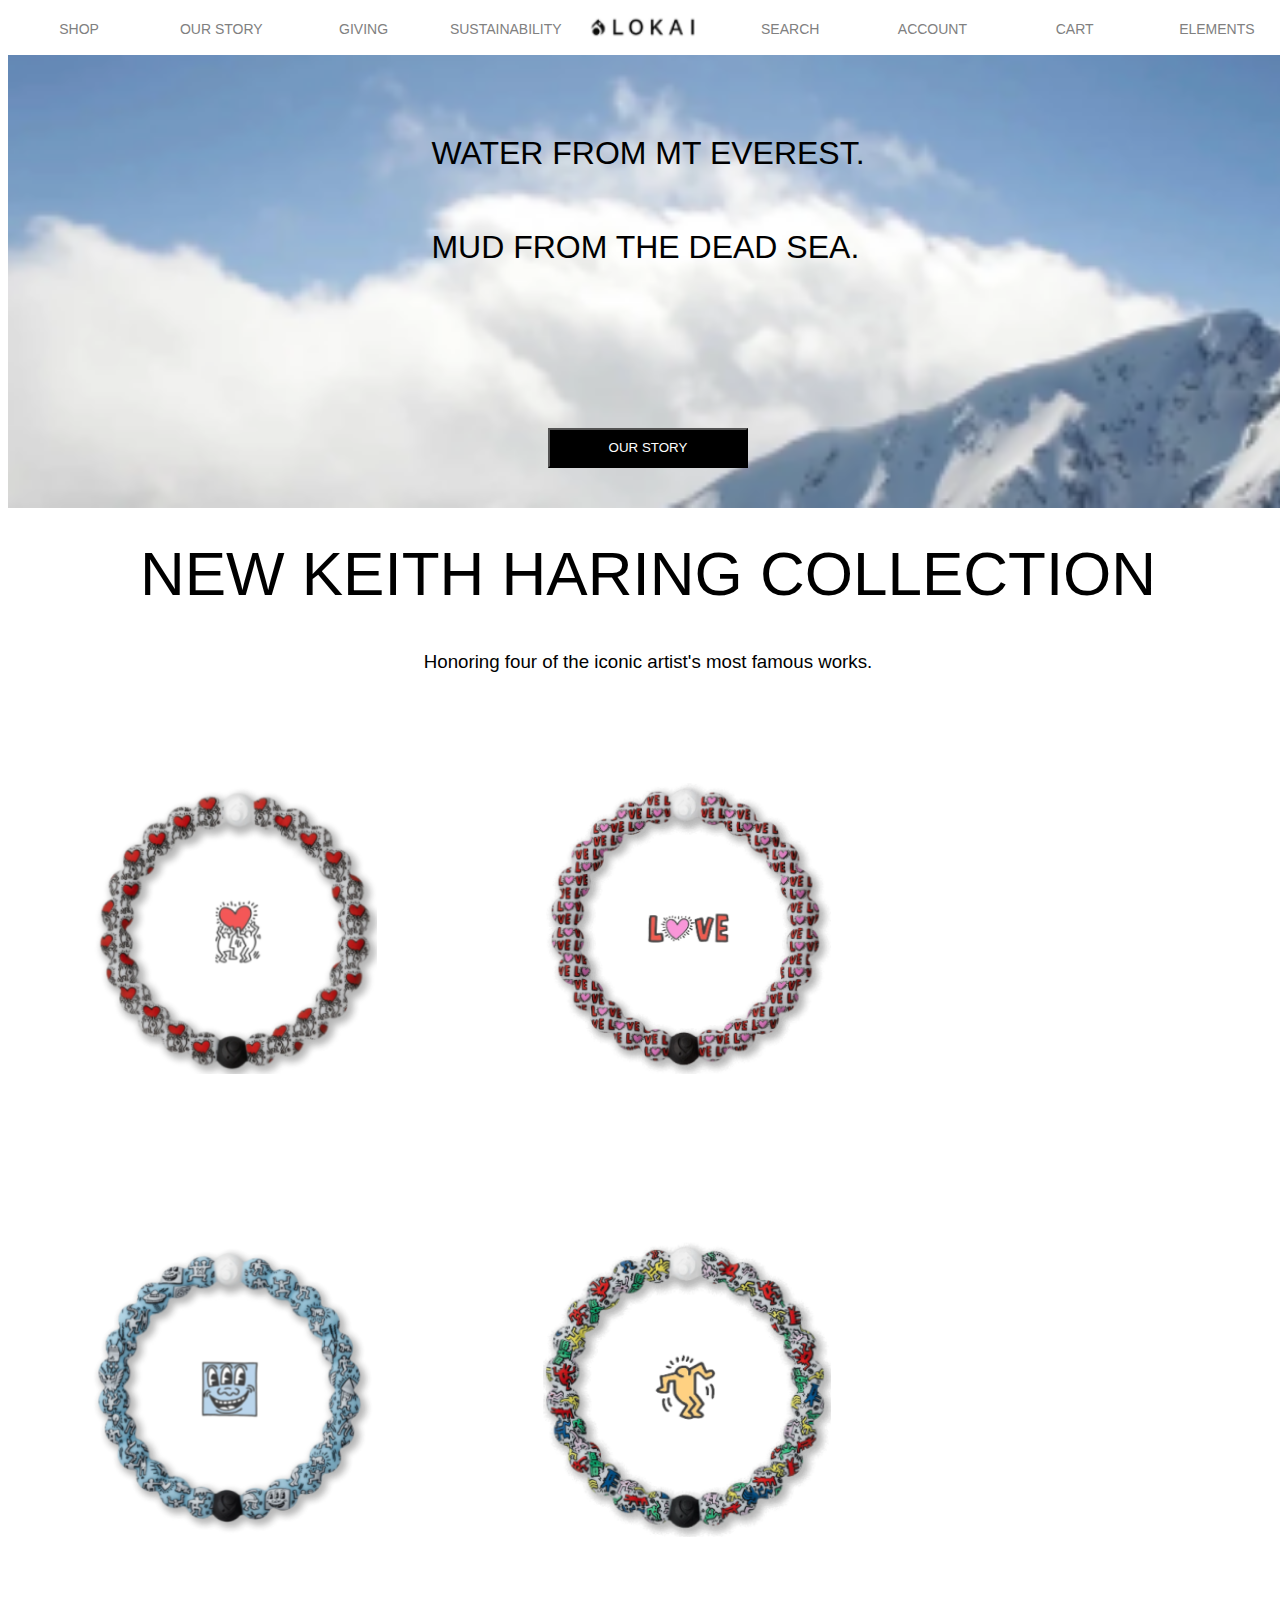
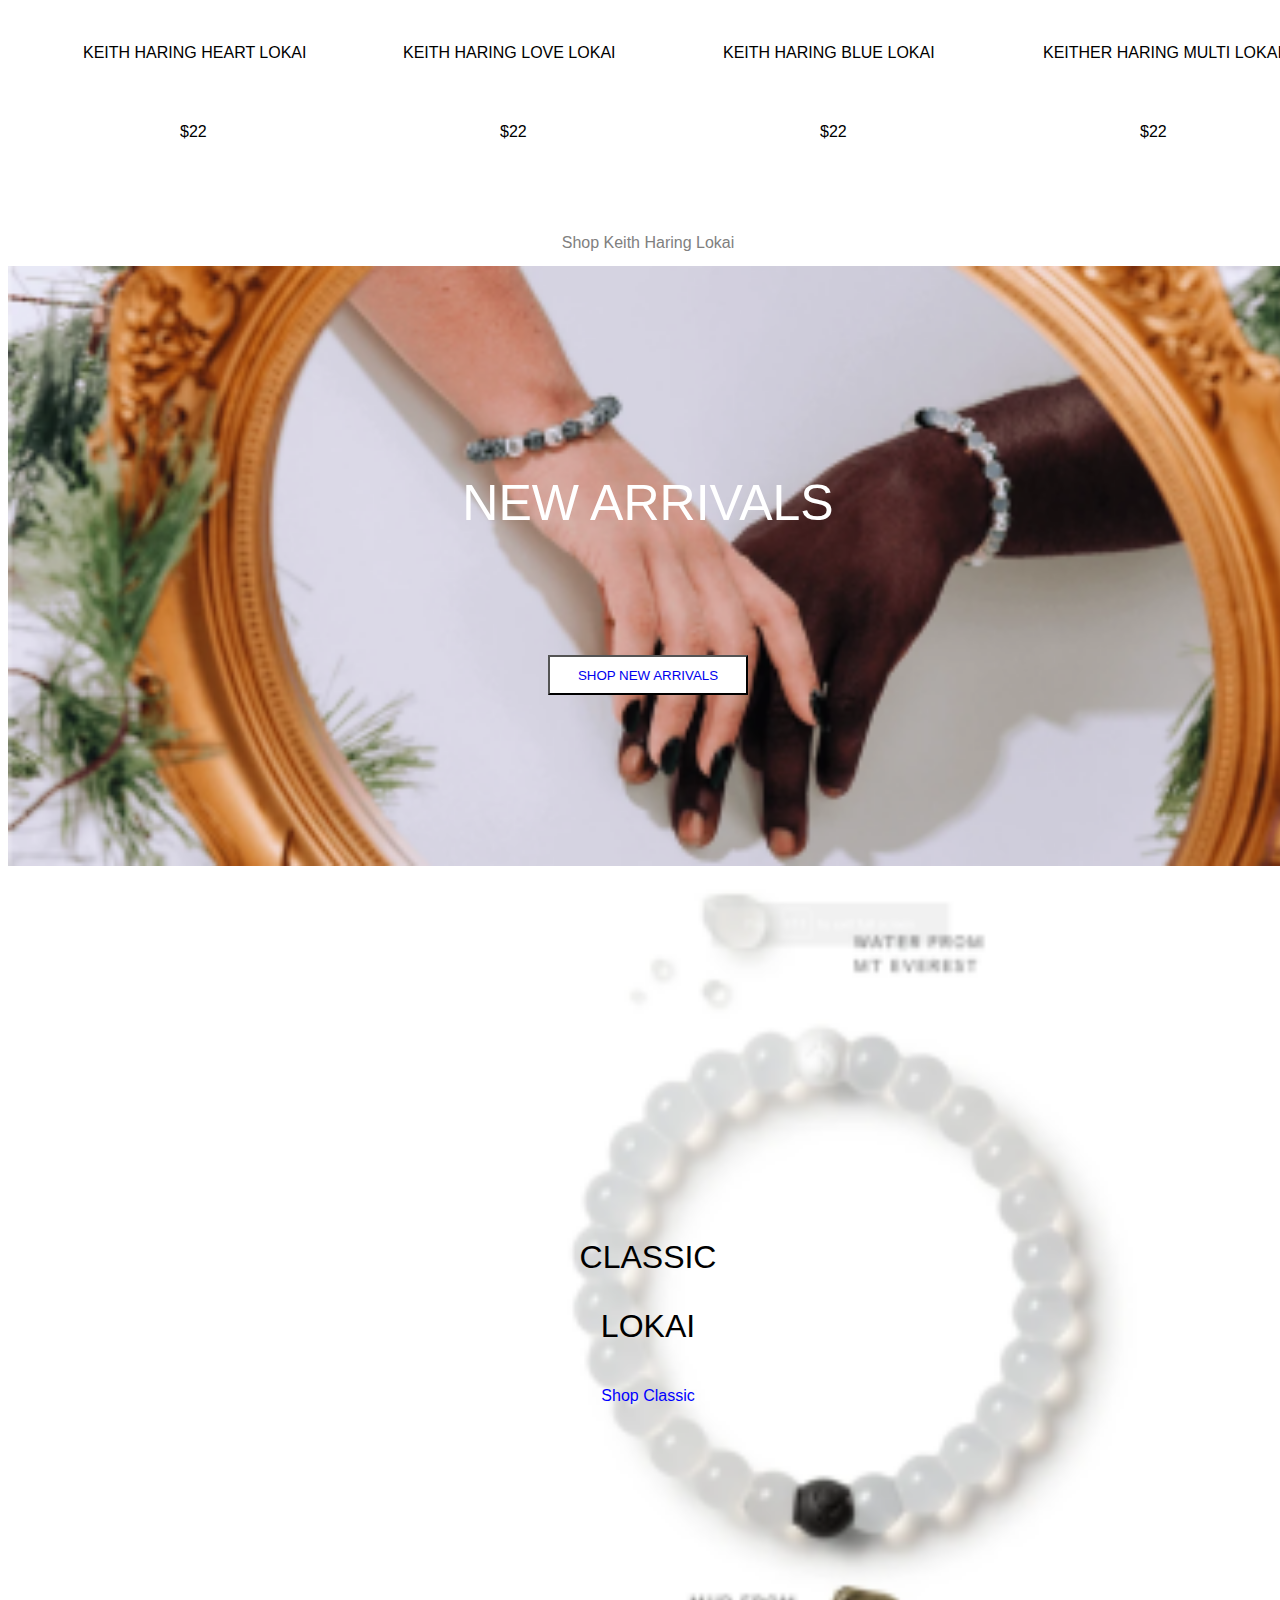
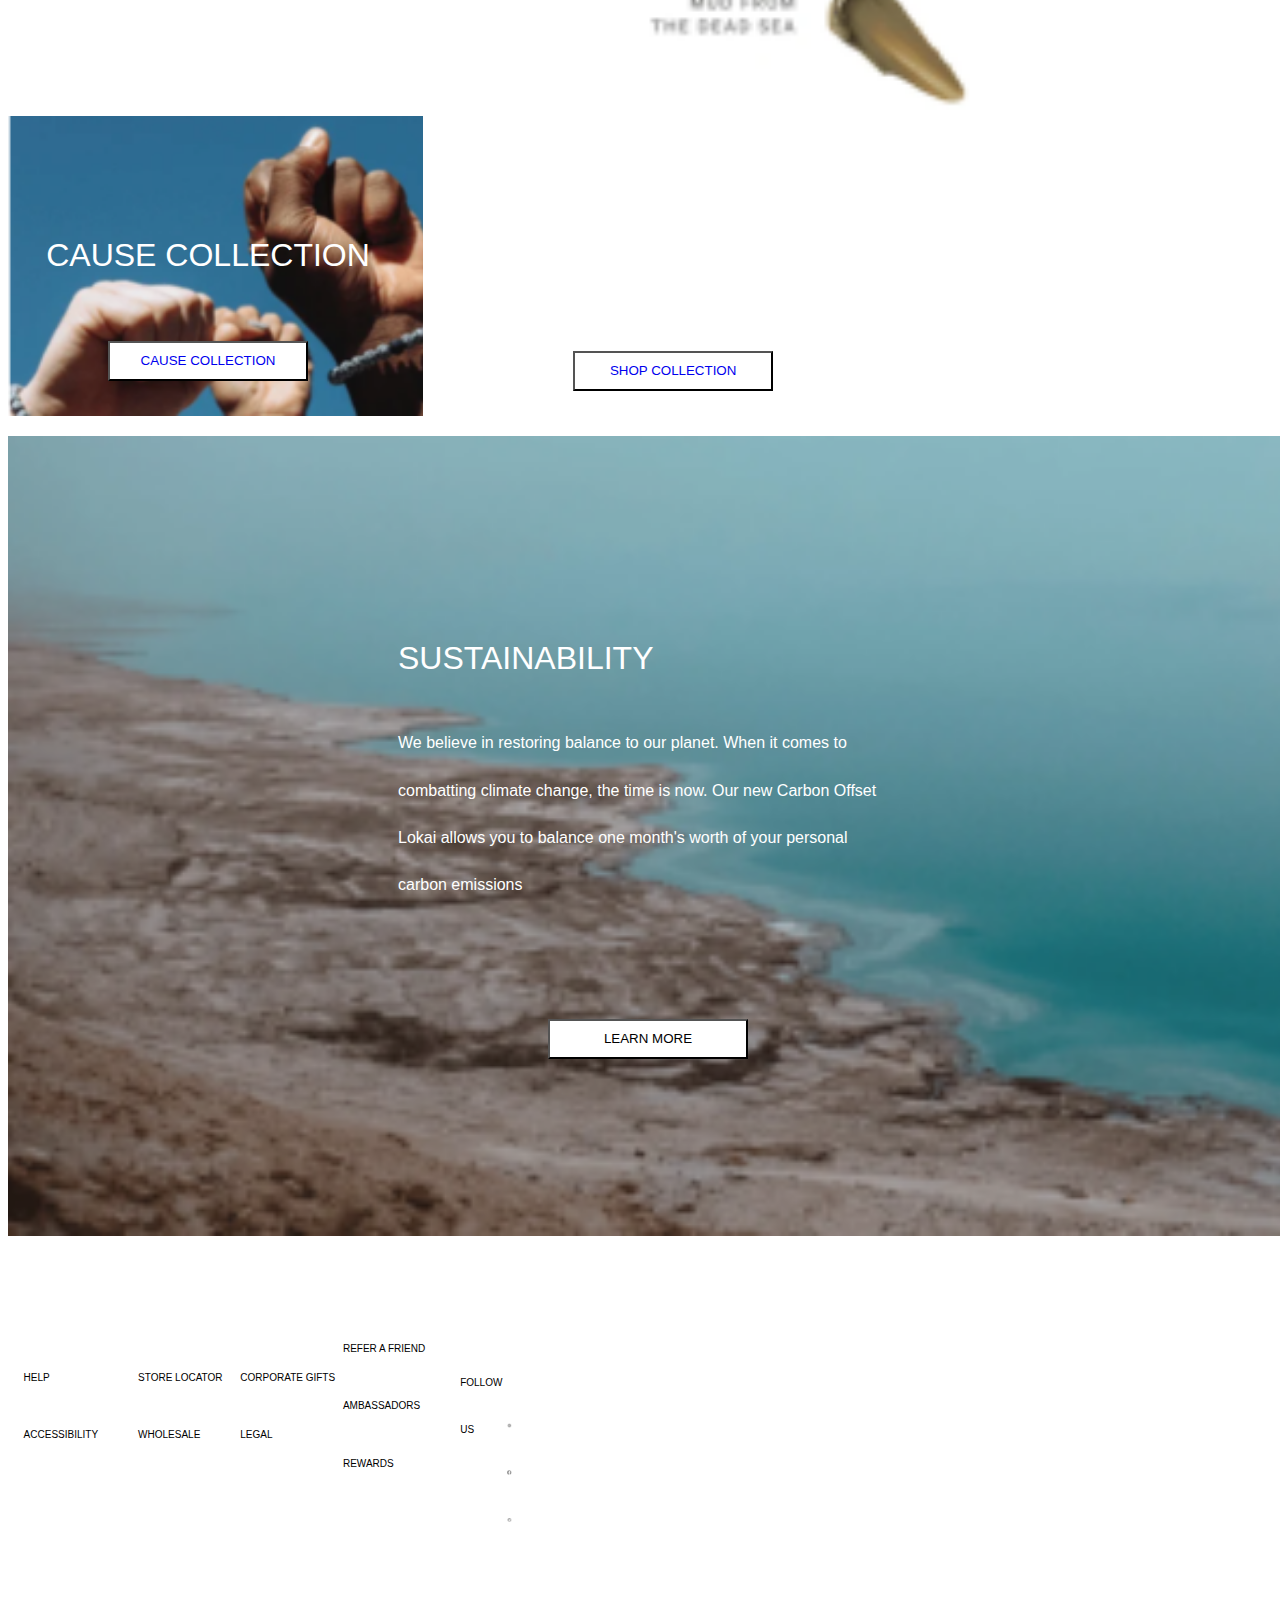
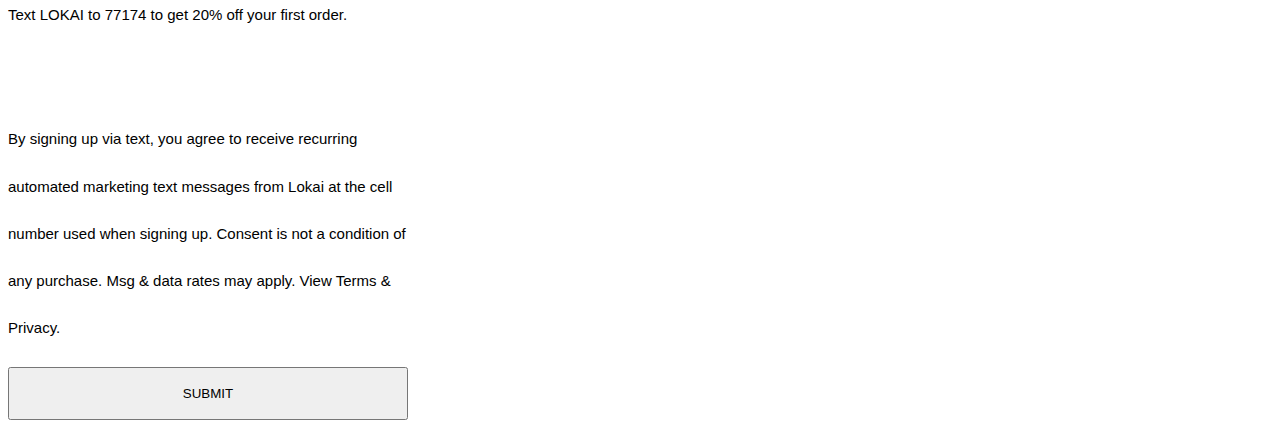
==== commit 3b2105d2: "More Tweeking" ====
--- a/CodeMers/index.html
+++ b/CodeMers/index.html
@@ -70,20 +70,21 @@
           <a href="https://lokai.com/products/classic-bracelet">Shop Classic</a>
         </div>                
       </div>
-
+    <div class="DD">
       <div class="row5">
         <div id="half-width1">
           <h1>CAUSE COLLECTION</h1>
-          <button>SHOP COLLECTION</button>
+          <button><a href="https://lokai.com/collections/cause-bracelets">CAUSE COLLECTION</a></button>
         </div>
       </div>
 
-      <div class="row6">
+      <div id="row6">
         <div id="half-width2">
           <h1>STONE & METAL COLLECTION</h1>
-          <button>SHOP COLLECTION</button>
+          <button><a href="https://lokai.com/collections/stone-and-metal-lokai">SHOP COLLECTION</a></button>
         </div>
       </div>
+    </div>
 
       <div class="row7">
         <div id="storyD">
@@ -133,6 +134,7 @@
         <p>By signing up via text, you agree to receive recurring automated marketing text messages from Lokai at the cell number used when signing up. Consent is not a condition of any purchase. Msg & data rates may apply. View Terms & Privacy.</p>
         <button class="submit">SUBMIT</button>
       </div>
+
     </div>
   </body>
 </html>--- a/CodeMers/style.css
+++ b/CodeMers/style.css
@@ -39,15 +39,16 @@
   padding-top: 20px;
   display: flex;
   justify-content: center;
+  color: grey;
 }
 
 .scroll a {
   opacity: 100%;
+  color: grey;
+}
+
+.scroll a:hover {
   color: blue;
-}
-
-.scroll a:hover {
-  color: black;
 }
 
 /* 11111111111111     TOP IMAGE & STORY       111111111111111111111111111111111111111 */
@@ -155,6 +156,14 @@
   align-items: center;
   /* padding: 20px; */
 }
+.row2 a {
+  opacity: 100%;
+  color: grey;
+}
+
+.row2 a:hover {
+  color: blue;
+}
 
 #storyC {
   height: 300px;
@@ -218,14 +227,14 @@
   flex-direction: column;
   color: white;
 }
-
+/* 
 #NA a {
   color: white;
 }
 
 #NA a:hover {
   color: black;
-}
+} */
 
 #NA button {
   display: flex;
@@ -233,16 +242,16 @@
   align-items: center;
   height: 40px;
   width: 200px;
-  background-color: black;
-  color: white;
+  background-color: white;
+  color: black;
 }
 
 #NA button:hover {
   display: flex;
   justify-content: center;
   align-items: center;
-  background-color: white;
-  color: black;
+  background-color: black;
+  color: white;
 }
 
 /* 44444444444444444444         CLASSIC LOKAI        4444444444444444444444444 */
@@ -282,9 +291,15 @@
 
 /* 555555555555555555555555            CAUSE COLLECTION          5555555555555555555555555555555 */
 
-.row5 {
+.DD {
+  display: flex;
+  flex-direction: row;
+  width: 100%;
+}
+
+.DD .row5 {
   width: 48%;
-  height: 300px;
+  height: auto;
   background-image: url("./lokai/images/LOKAI/handsup.png");
   background-size: cover;
   background-repeat: no-repeat;
@@ -292,13 +307,14 @@
   text-align: center;
 }
 
-.row5 a {
+.DD .row5 a {
   display: flex;
   justify-content: center;
   padding: 20px;
 }
 
 #half-width1 h1 {
+  flex-direction: row;
   padding-top: 60px;
   padding-bottom: 40px;
   display: flex;
@@ -393,7 +409,7 @@
 
 .row7 {
   display: flex;
-  flex-direction: column;
+  /* flex-direction: column; */
   justify-content: center;
   align-items: center;
   height: 800px;
